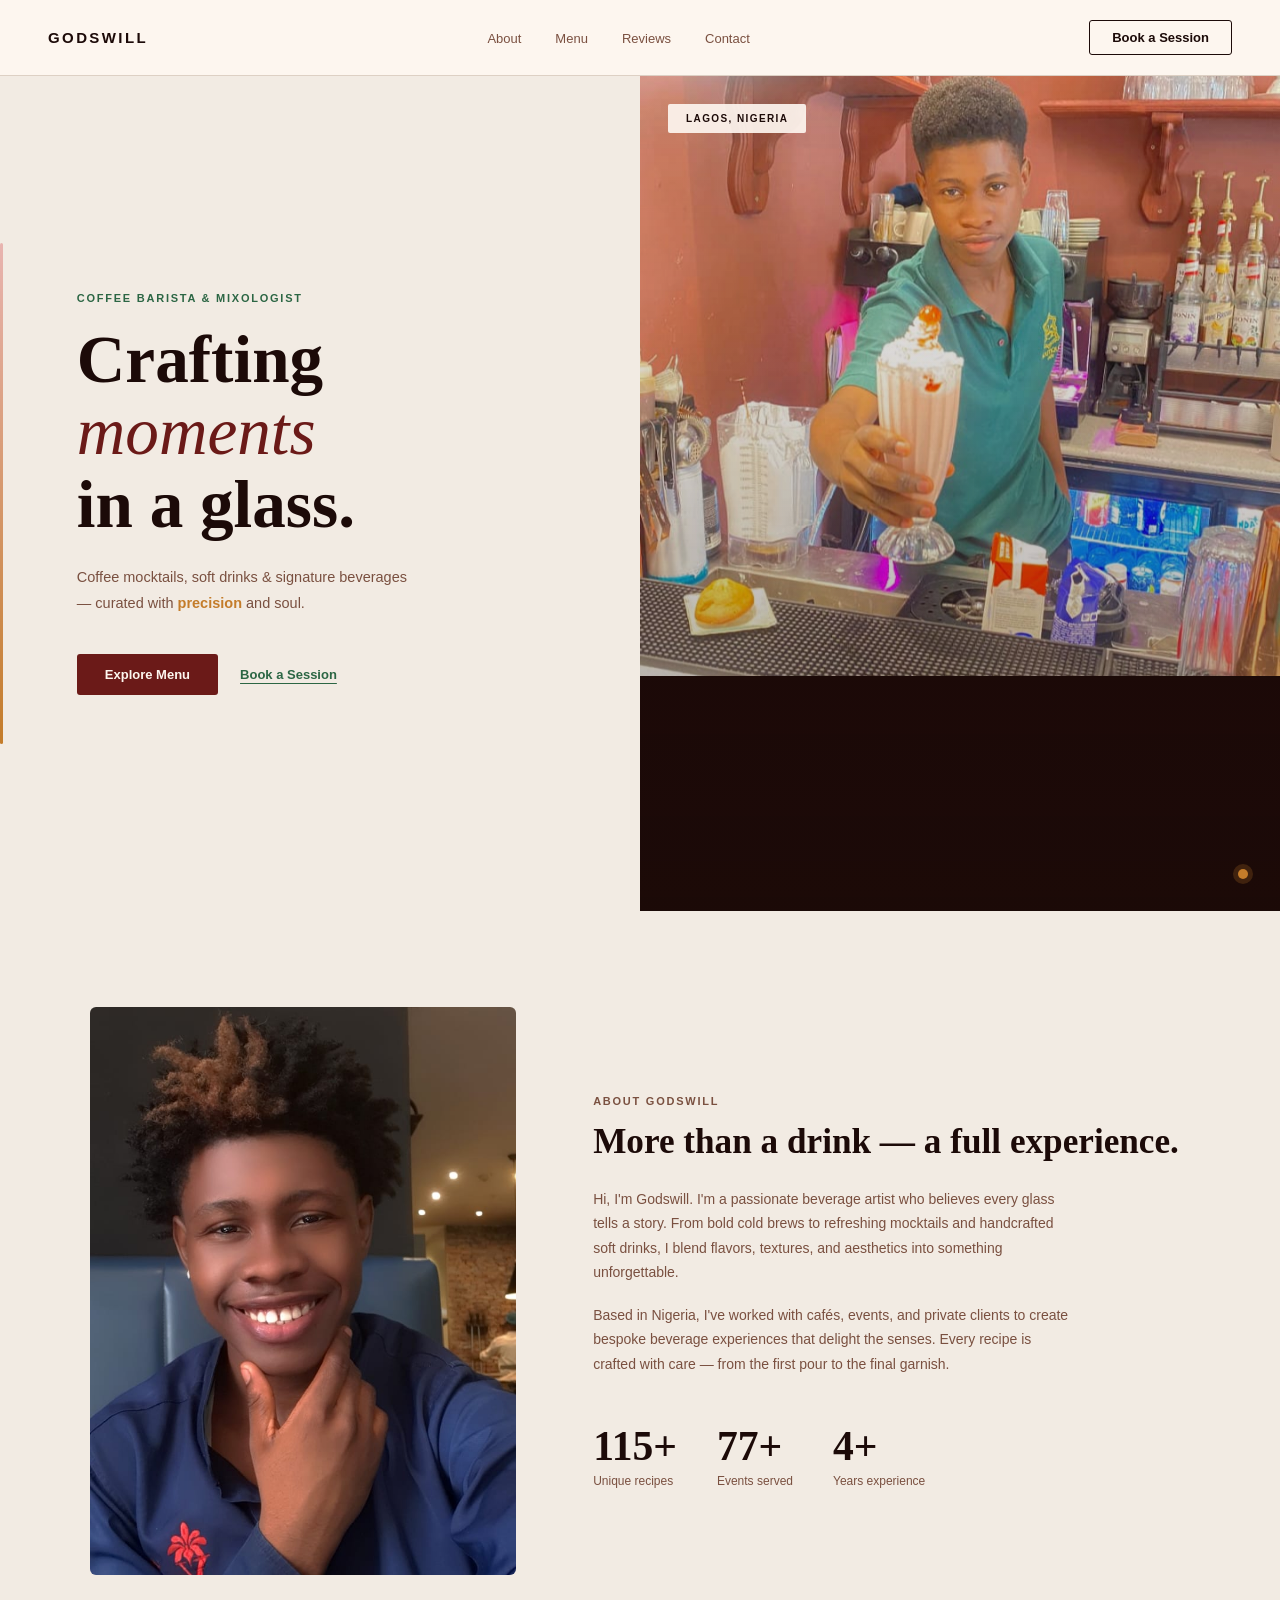
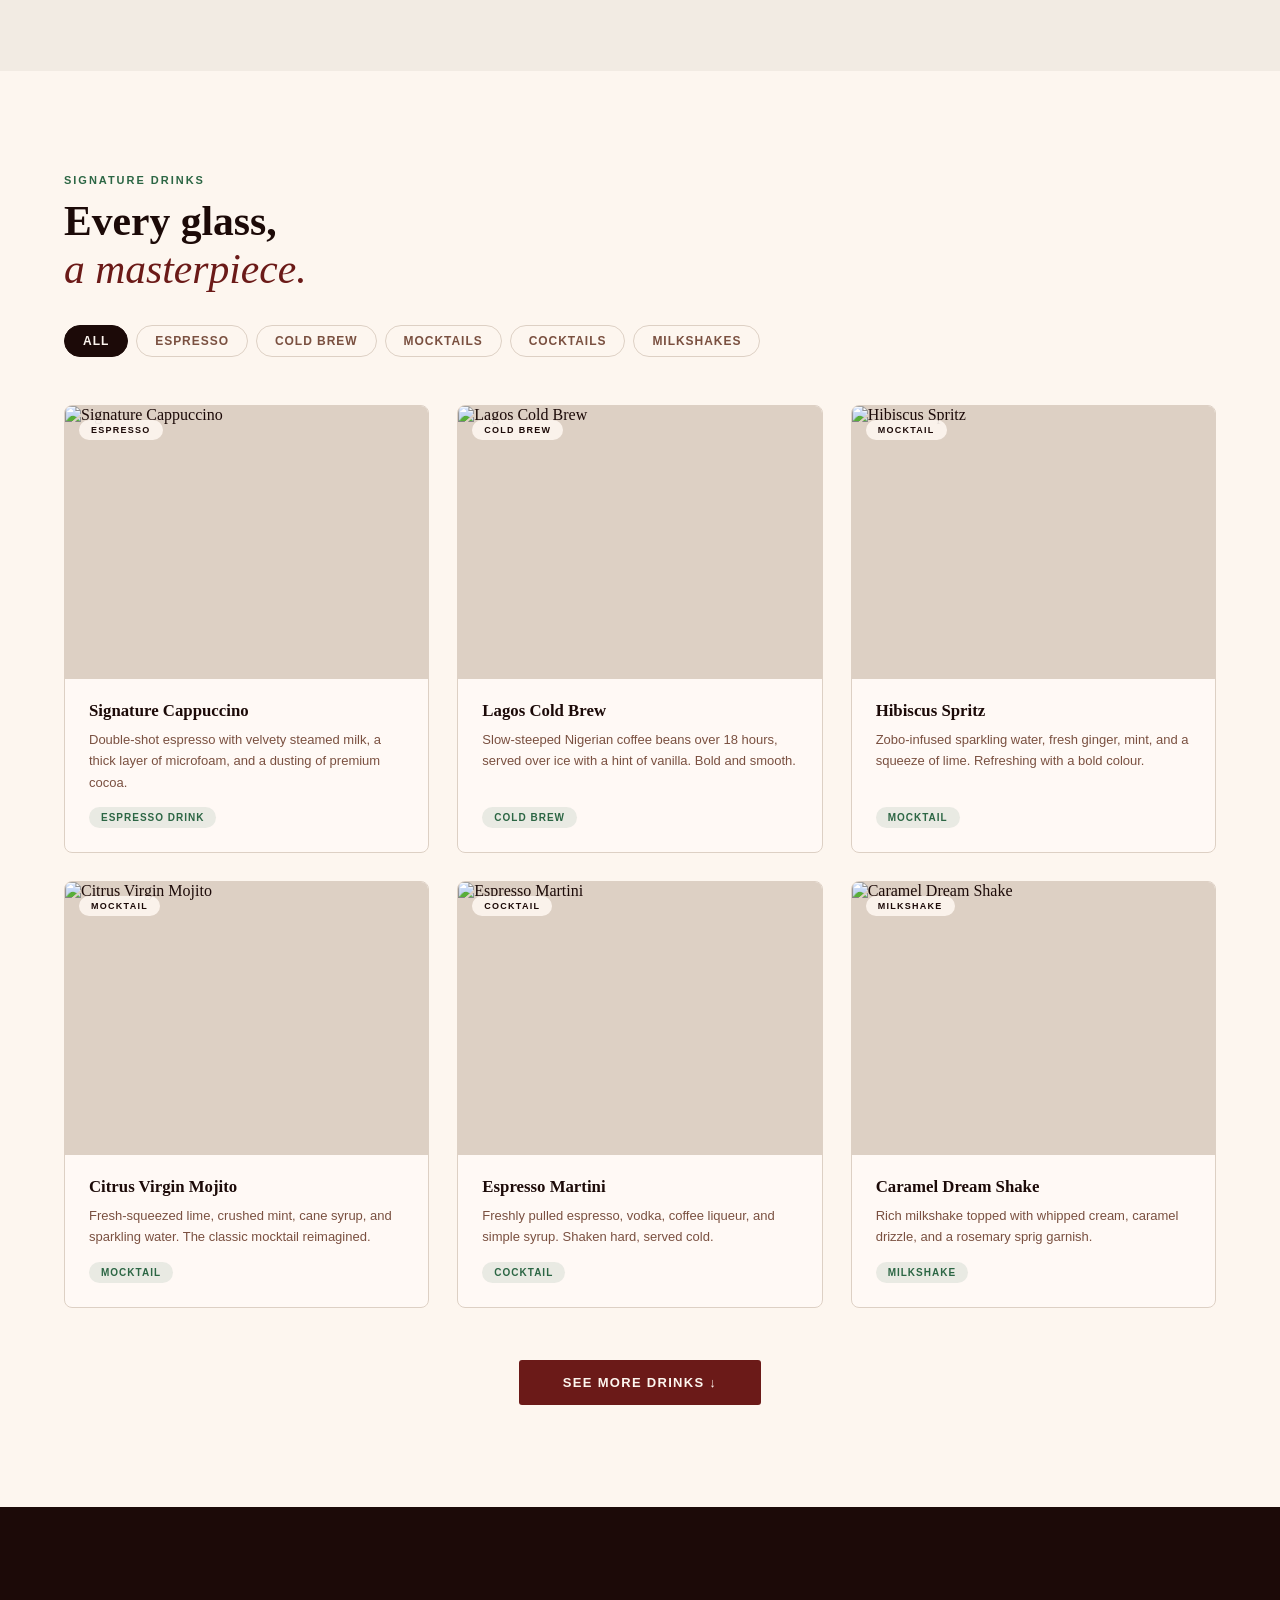
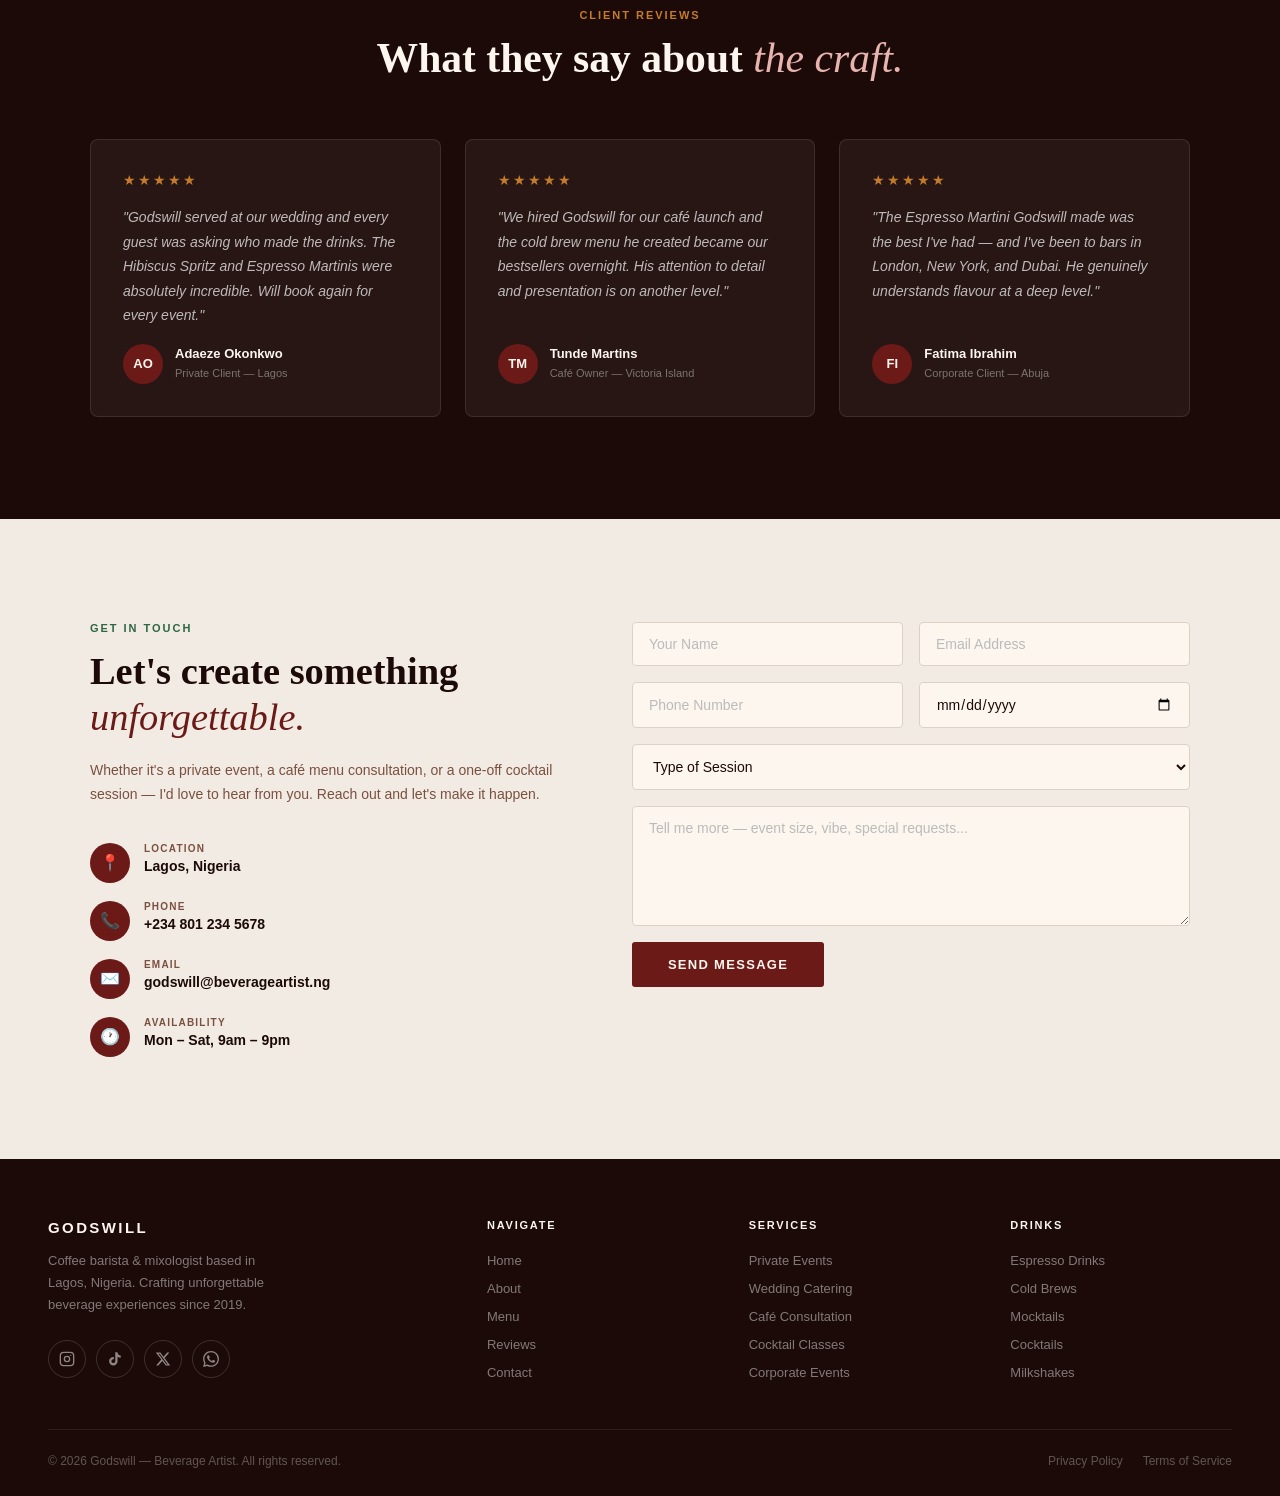
==== godswill porfolio/index.html @ 600cb0cb "Add files via upload" ====
<!DOCTYPE html>
<html lang="en">
<head>
    <meta charset="UTF-8">
    <meta name="viewport" content="width=device-width, initial-scale=1.0">
    <title>Godswill — Coffee Barista & Mixologist</title>

    <style>
        :root {
            --bg:        #f2ebe3;
            --dark:      #1c0a08;
            --burgundy:  #6b1a18;
            --rust:      #a83820;
            --gold:      #c47c2a;
            --green:     #2c6644;
            --pink:      #e8b4b0;
            --muted:     #7a5040;
            --border:    #ddd0c4;
            --cream:     #fdf6ef;
            --card-bg:   #fff9f5;
        }

        *, *::before, *::after { margin: 0; padding: 0; box-sizing: border-box; }
       html {
    scroll-behavior: smooth;
    scroll-padding-top: 80px;
}

        body {
            font-family: Georgia, 'Times New Roman', serif;
            background: var(--bg);
            color: var(--dark);
        }

        /* ══ HEADER ══ */
        header {
            display: flex;
            align-items: center;
            justify-content: space-between;
            padding: 20px 48px;
            background: var(--cream);
            border-bottom: 1px solid var(--border);
            position: sticky;
            top: 0;
            z-index: 100;
            opacity: 0;
            animation: fadeDown 0.6s ease forwards;
        }

        .logo {
            font-family: Arial, Helvetica, sans-serif;
            font-size: 15px;
            font-weight: 700;
            letter-spacing: 0.16em;
            color: var(--dark);
            text-decoration: none;
        }

        nav ul { display: flex; list-style: none; gap: 34px; }

        nav a {
            font-family: Arial, Helvetica, sans-serif;
            font-size: 13px;
            color: var(--muted);
            text-decoration: none;
            position: relative;
            transition: color 0.25s;
        }

        nav a::after {
            content: '';
            position: absolute;
            left: 0; bottom: -4px;
            width: 0%; height: 1.5px;
            background: var(--gold);
            transition: width 0.3s;
        }

        nav a:hover { color: var(--dark); }
        nav a:hover::after { width: 100%; }

        .header-actions { display: flex; align-items: center; gap: 12px; }

        .btn-outline {
            font-family: Arial, Helvetica, sans-serif;
            font-size: 13px; font-weight: 600;
            color: var(--dark); background: transparent;
            border: 1.5px solid var(--dark);
            padding: 9px 22px; border-radius: 3px;
            cursor: pointer;
            transition: background 0.25s, color 0.25s, transform 0.15s;
        }
        .btn-outline:hover { background: var(--dark); color: var(--cream); transform: translateY(-2px); }

        .hamburger {
            display: none; flex-direction: column; gap: 5px;
            background: none; border: none; cursor: pointer; padding: 4px;
        }
        .hamburger span {
            display: block; width: 22px; height: 2px;
            background: var(--dark);
            transition: transform 0.3s, opacity 0.3s;
        }
        .hamburger.open span:nth-child(1) { transform: translateY(7px) rotate(45deg); }
        .hamburger.open span:nth-child(2) { opacity: 0; }
        .hamburger.open span:nth-child(3) { transform: translateY(-7px) rotate(-45deg); }

        .mobile-nav {
            display: none; flex-direction: column;
            background: var(--cream);
            border-bottom: 1px solid var(--border);
            padding: 10px 0 18px;
            position: sticky;
            top: 65px;
            z-index: 99;
        }
        .mobile-nav.open { display: flex; }
        .mobile-nav a {
            font-family: Arial, Helvetica, sans-serif;
            font-size: 13px; color: var(--muted);
            text-decoration: none; padding: 12px 48px;
            transition: color 0.2s;
        }
        .mobile-nav a:hover { color: var(--dark); }

        /* ══ HERO ══ */
        .hero {
            display: grid;
            grid-template-columns: 1fr 1fr;
            min-height: calc(100vh - 65px);
        }

        .hero-left {
            position: relative;
            display: flex; flex-direction: column;
            justify-content: center;
            padding: 60px clamp(2rem, 6vw, 5rem);
            background: var(--bg);
        }

        .hero-left::before {
            content: '';
            position: absolute; left: 0; top: 20%; height: 60%; width: 3px;
            background: linear-gradient(to bottom, var(--pink), var(--gold));
            border-radius: 2px; opacity: 0;
            animation: fadeIn 0.8s ease forwards 1.2s;
        }

        .eyebrow {
            font-family: Arial, Helvetica, sans-serif;
            font-size: 11px; font-weight: 600;
            letter-spacing: 0.16em; text-transform: uppercase;
            color: var(--green); margin-bottom: 20px;
            opacity: 0;
            animation: riseIn 0.7s ease forwards 0.2s;
        }

        .hero-title {
            font-size: clamp(2.6rem, 5.5vw, 4.2rem);
            font-weight: 700; line-height: 1.08;
            color: var(--dark); margin-bottom: 24px;
        }

        .hero-title .line {
            display: block; opacity: 0;
            animation: riseIn 0.7s ease forwards;
        }
        .hero-title .line:nth-child(1) { animation-delay: 0.35s; }
        .hero-title .line:nth-child(2) { animation-delay: 0.5s; font-style: italic; font-weight: 400; color: var(--burgundy); }
        .hero-title .line:nth-child(3) { animation-delay: 0.65s; }

        .hero-desc {
            font-family: Arial, Helvetica, sans-serif;
            font-size: 14.5px; color: var(--muted);
            line-height: 1.75; max-width: 340px; margin-bottom: 38px;
            opacity: 0;
            animation: riseIn 0.7s ease forwards 0.8s;
        }
        .hero-desc strong { color: var(--gold); font-weight: 600; }

        .hero-buttons {
            display: flex; align-items: center; gap: 22px;
            opacity: 0;
            animation: riseIn 0.7s ease forwards 0.95s;
        }

        .btn-solid {
            font-family: Arial, Helvetica, sans-serif;
            font-size: 13px; font-weight: 700;
            color: var(--cream); background: var(--burgundy);
            border: none; padding: 13px 28px; border-radius: 3px;
            cursor: pointer;
            transition: background 0.25s, transform 0.2s, box-shadow 0.25s;
        }
        .btn-solid:hover { background: var(--rust); transform: translateY(-3px); box-shadow: 0 10px 24px rgba(107,26,24,0.35); }

        .btn-link {
            font-family: Arial, Helvetica, sans-serif;
            font-size: 13px; font-weight: 600;
            color: var(--green); background: none; border: none;
            text-decoration: underline; text-underline-offset: 4px;
            cursor: pointer; transition: color 0.2s;
        }
        .btn-link:hover { color: var(--dark); }

        .hero-right {
            position: relative;
            background: var(--dark); overflow: hidden;
            opacity: 0;
            animation: fadeIn 1s ease forwards 0.3s;
        }

        .hero-img {
            width: 100%; height: 600px;
            object-fit: cover; display: block;
            transform: scale(1.08);
            animation: imgSettle 1.6s ease forwards 0.3s;
        }

        .hero-right::after {
            content: ''; position: absolute; inset: 0;
            background: linear-gradient(to bottom, rgba(28,10,8,0.04) 0%, rgba(28,10,8,0.4) 100%);
            pointer-events: none; z-index: 1;
        }

        .location-tag {
            position: absolute; top: 28px; left: 28px; z-index: 2;
            background: rgba(253,246,239,0.92);
            font-family: Arial, Helvetica, sans-serif;
            font-size: 10px; font-weight: 700;
            letter-spacing: 0.14em; color: var(--dark);
            padding: 9px 18px; border-radius: 2px;
            opacity: 1;
        }

        .accent-dot {
            position: absolute; bottom: 32px; right: 32px; z-index: 2;
            width: 10px; height: 10px; border-radius: 50%;
            background: var(--gold);
            box-shadow: 0 0 0 5px rgba(196,124,42,0.22);
            opacity: 0;
            animation: fadeIn 0.5s ease forwards 1.4s;
        }

        /* ══ ABOUT ══ */
        .about {
            background: var(--bg);
            padding: clamp(4rem, 8vw, 6rem) clamp(2rem, 6vw, 5rem);
        }

        .about__inner {
            max-width: 1100px; margin: 0 auto;
            display: grid; grid-template-columns: 1fr 1.4fr;
            gap: clamp(2.5rem, 6vw, 6rem);
            align-items: center;
        }

        .about__image-wrap {
            border-radius: 6px; overflow: hidden;
            aspect-ratio: 3 / 4; background: var(--border);
            opacity: 0; transform: translateX(-30px);
            transition: opacity 0.8s ease, transform 0.8s ease;
        }
        .about__image-wrap.visible { opacity: 1; transform: translateX(0); }

        .about__image { width: 100%; height: 100%; object-fit: cover; display: block; transition: transform 0.5s ease; }
        .about__image-wrap:hover .about__image { transform: scale(1.04); }

        .about__content {
            display: flex; flex-direction: column;
            opacity: 0; transform: translateX(30px);
            transition: opacity 0.8s ease 0.2s, transform 0.8s ease 0.2s;
        }
        .about__content.visible { opacity: 1; transform: translateX(0); }

        .about__eyebrow {
            font-family: Arial, Helvetica, sans-serif;
            font-size: 11px; font-weight: 600;
            letter-spacing: 0.16em; text-transform: uppercase;
            color: var(--muted); margin-bottom: 14px;
        }

        .about__heading {
            font-family: Georgia, serif;
            font-size: clamp(1.6rem, 3.5vw, 2.2rem);
            font-weight: 700; line-height: 1.2;
            color: var(--dark); margin-bottom: 24px;
        }

        .about__body {
            font-family: Arial, Helvetica, sans-serif;
            font-size: 14px; color: var(--muted);
            line-height: 1.75; margin-bottom: 18px; max-width: 480px;
        }

        .about__stats { display: flex; gap: 40px; margin-top: 32px; flex-wrap: wrap; }
        .about__stat { display: flex; flex-direction: column; }

        .about__stat-number, .about__stat-suffix {
            font-family: Georgia, serif;
            font-size: clamp(2rem, 4vw, 2.6rem);
            font-weight: 700; color: var(--dark); line-height: 1; display: inline;
        }

        .about__stat-label {
            font-family: Arial, Helvetica, sans-serif;
            font-size: 12px; color: var(--muted); margin-top: 6px;
        }

        /* ══ MENU ══ */
        .menu { padding: clamp(4rem, 8vw, 7rem) clamp(1.5rem, 5vw, 5rem); background: var(--cream); }
        .menu__inner { max-width: 1200px; margin: 0 auto; }
.menu__header {
    opacity: 0;
    transform: scale(.9);
    transition: opacity .7s ease, transform .7s ease;
}

.menu__header.visible {
    opacity: 1;
    transform: scale(1);
}
        .menu__eyebrow {
            font-family: Arial, Helvetica, sans-serif;
            font-size: 11px; font-weight: 600;
            letter-spacing: 0.18em; text-transform: uppercase;
            color: var(--green); margin-bottom: 12px; display: block;
        }

        .menu__heading { font-size: clamp(1.8rem, 4vw, 2.6rem); font-weight: 700; line-height: 1.15; color: var(--dark); }
        .menu__heading em { font-style: italic; font-weight: 400; color: var(--burgundy); }

        .menu__tabs {
             display: flex; 
             gap: 8px; 
             flex-wrap: wrap;
            margin: 32px 0 48px;}

        .menu__tab {
            font-family: Arial, Helvetica, sans-serif;
            font-size: 12px; font-weight: 600;
            letter-spacing: 0.08em; text-transform: uppercase;
            color: var(--muted); background: transparent;
            border: 1px solid var(--border);
            padding: 8px 18px; border-radius: 100px;
            cursor: pointer;
            transition: background 0.2s, color 0.2s, border-color 0.2s;
        }
        .menu__tab:hover { border-color: var(--dark); color: var(--dark); }
        .menu__tab.active { background: var(--dark); color: var(--cream); border-color: var(--dark); }

        .menu__grid { display: grid; grid-template-columns: repeat(3, 1fr); gap: 28px; }

        .menu__card {
            background: var(--card-bg);
            border: 1px solid var(--border); border-radius: 8px;
            overflow: hidden; display: flex; flex-direction: column;
            cursor: pointer;
            opacity: 0; transform: translateY(32px);
            transition: opacity 0.6s ease, transform 0.6s ease, box-shadow 0.3s ease;
        }
        .menu__card.visible { opacity: 1; transform: translateY(0); }
        .menu__card:hover { box-shadow: 0 12px 40px rgba(28,10,8,0.12); transform: translateY(-5px) !important; }
        .menu__card.extra { display: none; }
        .menu__card.extra.show { display: flex; }
        .menu__card.hidden { display: none !important; }

        .menu__card-img-wrap {
            width: 100%; aspect-ratio: 4 / 3;
            background: var(--border); overflow: hidden; position: relative;
        }
        .menu__card-img { width: 100%; height: 100%; object-fit: cover; display: block; transition: transform 0.5s ease; }
        .menu__card:hover .menu__card-img { transform: scale(1.06); }

        .menu__card-badge {
            position: absolute; top: 14px; left: 14px;
            font-family: Arial, Helvetica, sans-serif;
            font-size: 9px; font-weight: 700;
            letter-spacing: 0.14em; text-transform: uppercase;
            padding: 5px 12px; border-radius: 100px;
            background: rgba(253,246,239,0.92); color: var(--dark);
        }

        .menu__card-body { padding: 22px 24px 24px; display: flex; flex-direction: column; flex-grow: 1; }

        .menu__card-name {
            font-family: Georgia, serif;
            font-size: 1.05rem; font-weight: 700;
            color: var(--dark); margin-bottom: 8px;
        }

        .menu__card-desc {
            font-family: Arial, Helvetica, sans-serif;
            font-size: 13px; color: var(--muted);
            line-height: 1.65; flex-grow: 1; margin-bottom: 14px;
        }

        /* drink type tag at bottom — replaces price */
        .menu__card-type {
            font-family: Arial, Helvetica, sans-serif;
            font-size: 10px; font-weight: 600;
            letter-spacing: 0.1em; text-transform: uppercase;
            color: var(--green); background: rgba(44,102,68,0.1);
            padding: 5px 12px; border-radius: 100px;
            align-self: flex-start;
        }

        .menu__see-more-wrap {
            text-align: center; margin-top: 52px;
            opacity: 0; transform: translateY(16px);
            transition: opacity 0.6s ease, transform 0.6s ease;
        }
        .menu__see-more-wrap.visible { opacity: 1; transform: translateY(0); }

        .menu__see-more {
            font-family: Arial, Helvetica, sans-serif;
            font-size: 13px; font-weight: 700;
            letter-spacing: 0.1em; text-transform: uppercase;
            color: var(--cream); background: var(--burgundy);
            border: none; padding: 15px 44px; border-radius: 3px;
            cursor: pointer;
            transition: background 0.25s, transform 0.2s, box-shadow 0.25s;
        }
        .menu__see-more:hover { background: var(--rust); transform: translateY(-3px); box-shadow: 0 10px 28px rgba(107,26,24,0.3); }

        /* ══ TESTIMONIALS ══ */
        .testimonials {
            padding: clamp(4rem, 8vw, 7rem) clamp(1.5rem, 5vw, 5rem);
            background: var(--dark);
        }

        .testimonials__inner { max-width: 1100px; margin: 0 auto; }

        .testimonials__header {
            text-align: center; margin-bottom: 56px;
            opacity: 0; transform: translateY(24px);
            transition: opacity 0.7s ease, transform 0.7s ease;
        }
        .testimonials__header.visible { opacity: 1; transform: translateY(0); }

        .testimonials__eyebrow {
            font-family: Arial, Helvetica, sans-serif;
            font-size: 11px; font-weight: 600;
            letter-spacing: 0.18em; text-transform: uppercase;
            color: var(--gold); display: block; margin-bottom: 14px;
        }

        .testimonials__heading {
            font-size: clamp(1.8rem, 4vw, 2.6rem);
            font-weight: 700; line-height: 1.15; color: var(--cream);
        }
        .testimonials__heading em { font-style: italic; font-weight: 400; color: var(--pink); }

        .testimonials__grid {
            display: grid;
            grid-template-columns: repeat(3, 1fr);
            gap: 24px;
        }

        .testimonial__card {
            background: rgba(255,255,255,0.05);
            border: 1px solid rgba(255,255,255,0.1);
            border-radius: 8px; padding: 32px;
            display: flex; flex-direction: column; gap: 16px;
            opacity: 0; transform: translateY(28px);
            transition: opacity 0.6s ease, transform 0.6s ease;
        }
        .testimonial__card.visible { opacity: 1; transform: translateY(0); }
        .testimonial__card:hover { background: rgba(255,255,255,0.08); }

        .testimonial__stars {
            color: var(--gold);
            font-size: 14px; letter-spacing: 2px;
        }

        .testimonial__text {
            font-family: Arial, Helvetica, sans-serif;
            font-size: 14px; color: rgba(255,255,255,0.7);
            line-height: 1.75; font-style: italic; flex-grow: 1;
        }

        .testimonial__author {
            display: flex; align-items: center; gap: 12px;
        }

        .testimonial__avatar {
            width: 40px; height: 40px; border-radius: 50%;
            background: var(--burgundy);
            display: flex; align-items: center; justify-content: center;
            font-family: Arial, Helvetica, sans-serif;
            font-size: 13px; font-weight: 700; color: var(--cream);
            flex-shrink: 0;
        }

        .testimonial__name {
            font-family: Arial, Helvetica, sans-serif;
            font-size: 13px; font-weight: 700; color: var(--cream);
            display: block; margin-bottom: 2px;
        }

        .testimonial__role {
            font-family: Arial, Helvetica, sans-serif;
            font-size: 11px; color: rgba(255,255,255,0.4);
        }

        /* ══ CONTACT ══ */
        .contact {
            padding: clamp(4rem, 8vw, 7rem) clamp(1.5rem, 5vw, 5rem);
            background: var(--bg);
        }

        .contact__inner {
            max-width: 1100px; margin: 0 auto;
            display: grid; grid-template-columns: 1fr 1.2fr;
            gap: clamp(3rem, 6vw, 6rem);
            align-items: start;
        }

        .contact__info {
            opacity: 0; transform: translateX(-24px);
            transition: opacity 0.7s ease, transform 0.7s ease;
        }
        .contact__info.visible { opacity: 1; transform: translateX(0); }

        .contact__eyebrow {
            font-family: Arial, Helvetica, sans-serif;
            font-size: 11px; font-weight: 600;
            letter-spacing: 0.18em; text-transform: uppercase;
            color: var(--green); display: block; margin-bottom: 14px;
        }

        .contact__heading {
            font-size: clamp(1.8rem, 4vw, 2.4rem);
            font-weight: 700; line-height: 1.2;
            color: var(--dark); margin-bottom: 18px;
        }

        .contact__heading em { font-style: italic; font-weight: 400; color: var(--burgundy); }

        .contact__body {
            font-family: Arial, Helvetica, sans-serif;
            font-size: 14px; color: var(--muted);
            line-height: 1.75; margin-bottom: 36px;
        }

        .contact__details { display: flex; flex-direction: column; gap: 18px; }

        .contact__detail {
            display: flex; align-items: flex-start; gap: 14px;
        }

        .contact__detail-icon {
            width: 40px; height: 40px; border-radius: 50%;
            background: var(--burgundy); color: var(--cream);
            display: flex; align-items: center; justify-content: center;
            font-size: 16px; flex-shrink: 0;
        }

        .contact__detail-label {
            font-family: Arial, Helvetica, sans-serif;
            font-size: 10px; font-weight: 700;
            letter-spacing: 0.12em; text-transform: uppercase;
            color: var(--muted); display: block; margin-bottom: 3px;
        }

        .contact__detail-value {
            font-family: Arial, Helvetica, sans-serif;
            font-size: 14px; font-weight: 600; color: var(--dark);
        }

        /* form */
        .contact__form {
            display: flex; flex-direction: column; gap: 16px;
            opacity: 0; transform: translateX(24px);
            transition: opacity 0.7s ease 0.2s, transform 0.7s ease 0.2s;
        }
        .contact__form.visible { opacity: 1; transform: translateX(0); }

        .form__row { display: grid; grid-template-columns: 1fr 1fr; gap: 16px; }

        .contact__form input,
        .contact__form select,
        .contact__form textarea {
            width: 100%;
            font-family: Arial, Helvetica, sans-serif;
            font-size: 14px; color: var(--dark);
            background: var(--cream);
            border: 1.5px solid var(--border);
            border-radius: 4px; padding: 13px 16px;
            outline: none;
            transition: border-color 0.2s, background 0.2s;
        }
        .contact__form input:focus,
        .contact__form select:focus,
        .contact__form textarea:focus { border-color: var(--gold); background: #fff; }
        .contact__form textarea { resize: vertical; min-height: 120px; }

        .contact__form input::placeholder,
        .contact__form textarea::placeholder { color: #bbb; }

        .btn-submit {
            font-family: Arial, Helvetica, sans-serif;
            font-size: 13px; font-weight: 700;
            letter-spacing: 0.1em; text-transform: uppercase;
            color: var(--cream); background: var(--burgundy);
            border: none; padding: 15px 36px; border-radius: 3px;
            cursor: pointer; align-self: flex-start;
            transition: background 0.25s, transform 0.2s, box-shadow 0.25s;
        }
        .btn-submit:hover { background: var(--rust); transform: translateY(-2px); box-shadow: 0 8px 20px rgba(107,26,24,0.3); }

        /* ══ FOOTER ══ */
        footer {
            background: var(--dark);
            color: rgba(255,255,255,0.5);
            padding: 60px 48px 28px;
        }

        .footer__top {
            max-width: 1200px; margin: 0 auto;
            display: grid; grid-template-columns: 1.8fr 1fr 1fr 1fr;
            gap: 40px;
            padding-bottom: 48px;
            border-bottom: 1px solid rgba(255,255,255,0.08);
        }

        .footer__brand {}

        .footer__logo {
            font-family: Arial, Helvetica, sans-serif;
            font-size: 15px; font-weight: 700;
            letter-spacing: 0.16em; color: var(--cream);
            text-decoration: none; display: block;
            margin-bottom: 14px;
        }

        .footer__tagline {
            font-family: Arial, Helvetica, sans-serif;
            font-size: 13px; color: rgba(255,255,255,0.45);
            line-height: 1.7; max-width: 240px; margin-bottom: 24px;
        }

        .footer__socials {
            display: flex; gap: 10px;
        }

        .footer__social {
            width: 38px; height: 38px; border-radius: 50%;
            border: 1px solid rgba(255,255,255,0.15);
            display: flex; align-items: center; justify-content: center;
            color: rgba(255,255,255,0.5);
            text-decoration: none; font-size: 16px;
            transition: background 0.2s, color 0.2s, border-color 0.2s;
        }
        .footer__social:hover { background: var(--burgundy); border-color: var(--burgundy); color: var(--cream); }

        .footer__col h4 {
            font-family: Arial, Helvetica, sans-serif;
            font-size: 11px; font-weight: 700;
            letter-spacing: 0.16em; text-transform: uppercase;
            color: var(--cream); margin-bottom: 20px;
        }

        .footer__col ul { list-style: none; display: flex; flex-direction: column; gap: 10px; }

        .footer__col ul a {
            font-family: Arial, Helvetica, sans-serif;
            font-size: 13px; color: rgba(255,255,255,0.45);
            text-decoration: none;
            transition: color 0.2s;
        }
        .footer__col ul a:hover { color: var(--gold); }

        .footer__bottom {
            max-width: 1200px; margin: 24px auto 0;
            display: flex; justify-content: space-between;
            align-items: center; flex-wrap: wrap; gap: 12px;
            font-family: Arial, Helvetica, sans-serif;
            font-size: 12px; color: rgba(255,255,255,0.3);
        }

        .footer__terms { display: flex; gap: 20px; }
        .footer__terms a { color: rgba(255,255,255,0.3); text-decoration: none; transition: color 0.2s; }
        .footer__terms a:hover { color: var(--gold); }

        /* ══ KEYFRAMES ══ */
        @keyframes fadeDown { from { opacity:0; transform:translateY(-16px); } to { opacity:1; transform:translateY(0); } }
        @keyframes fadeIn   { from { opacity:0; } to { opacity:1; } }
        @keyframes riseIn   { from { opacity:0; transform:translateY(22px); } to { opacity:1; transform:translateY(0); } }
        @keyframes imgSettle{ from { transform:scale(1.08); } to { transform:scale(1); } }

        /* ══ RESPONSIVE ══ */
        @media (max-width: 1000px) {
            .menu__grid { grid-template-columns: repeat(2, 1fr); }
            .footer__top { grid-template-columns: 1fr 1fr; }
        }

        @media (max-width: 860px) {
            nav, .header-actions .btn-outline { display: none; }
            .hamburger { display: flex; }
            .hero { grid-template-columns: 1fr; }
            .hero-right { min-height: 380px; order: -1; }
            .hero-left { padding: 48px 1.75rem; }
            .about__inner { grid-template-columns: 1fr; }
            .about__image-wrap { aspect-ratio: 4/3; max-width: 420px; transform: translateY(30px); }
            .about__image-wrap.visible { transform: translateY(0); }
            .about__content { transform: translateY(30px); }
            .about__content.visible { transform: translateY(0); }
            .contact__inner { grid-template-columns: 1fr; }
            .testimonials__grid { grid-template-columns: 1fr; }
        }

        @media (max-width: 600px) {
            header { padding: 18px 24px; }
            .mobile-nav a { padding: 12px 24px; }
            .hero-buttons { flex-direction: column; align-items: flex-start; gap: 14px; }
            .btn-solid { width: 100%; text-align: center; }
            .about__stats { gap: 24px; }
            .menu__header { flex-direction: column; align-items: flex-start; }
            .menu__grid { grid-template-columns: 1fr; }
            .form__row { grid-template-columns: 1fr; }
            .footer__top { grid-template-columns: 1fr; }
            .footer__bottom { flex-direction: column; text-align: center; }
            footer { padding: 48px 24px 24px; }
        }
    </style>
<base target="_blank">
</head>
<body>

<!-- ══ HEADER ══ -->
<header>
    <a href="#" class="logo">GODSWILL</a>
    <nav>
        <ul>
            <li><a href="#about">About</a></li>
            <li><a href="#menu">Menu</a></li>
            <li><a href="#testimonials">Reviews</a></li>
            <li><a href="#contact">Contact</a></li>
        </ul>
    </nav>
    <div class="header-actions">
        <button class="btn-outline">Book a Session</button>
        <button class="hamburger" id="hamburger" aria-label="Toggle menu" aria-expanded="false">
            <span></span><span></span><span></span>
        </button>
    </div>
</header>

<nav class="mobile-nav" id="mobileNav">
    <a href="#about">About</a>
    <a href="#menu">Menu</a>
    <a href="#testimonials">Reviews</a>
    <a href="#contact">Contact</a>
    <a href="#">Book a Session</a>
</nav>

<!-- ══ HERO ══ -->
<section class="hero">
    <div class="hero-left">
        <p class="eyebrow">Coffee Barista &amp; Mixologist</p>
        <h1 class="hero-title">
            <span class="line">Crafting</span>
            <span class="line">moments</span>
            <span class="line">in a glass.</span>
        </h1>
        <p class="hero-desc">Coffee mocktails, soft drinks &amp; signature beverages — curated with <strong>precision</strong> and soul.</p>
        <div class="hero-buttons">
            <button class="btn-solid">Explore Menu</button>
            <button class="btn-link">Book a Session</button>
        </div>
    </div>
    <div class="hero-right">
        <span class="location-tag">LAGOS, NIGERIA</span>
        <div class="accent-dot"></div>
        <img class="hero-img" src="godswill__img.jpeg" alt="Godswill — Beverage Artist">
    </div>
</section>

<!-- ══ ABOUT ══ -->
<section class="about" id="about">
    <div class="about__inner">
        <div class="about__image-wrap">
            <img class="about__image" src="godswill__abt-img.jpeg" alt="Godswill — Beverage Artist">
        </div>
        <div class="about__content">
            <p class="about__eyebrow">About Godswill</p>
            <h2 class="about__heading">More than a drink — a full experience.</h2>
            <p class="about__body">Hi, I'm Godswill. I'm a passionate beverage artist who believes every glass tells a story. From bold cold brews to refreshing mocktails and handcrafted soft drinks, I blend flavors, textures, and aesthetics into something unforgettable.</p>
            <p class="about__body">Based in Nigeria, I've worked with cafés, events, and private clients to create bespoke beverage experiences that delight the senses. Every recipe is crafted with care — from the first pour to the final garnish.</p>
            <div class="about__stats">
                <div class="about__stat">
                    <p><span class="about__stat-number" data-target="120">0</span><span class="about__stat-suffix">+</span></p>
                    <small class="about__stat-label">Unique recipes</small>
                </div>
                <div class="about__stat">
                    <p><span class="about__stat-number" data-target="80">0</span><span class="about__stat-suffix">+</span></p>
                    <small class="about__stat-label">Events served</small>
                </div>
                <div class="about__stat">
                    <p><span class="about__stat-number" data-target="5">0</span><span class="about__stat-suffix">+</span></p>
                    <small class="about__stat-label">Years experience</small>
                </div>
            </div>
        </div>
    </div>
</section>

<!-- ══ MENU ══ -->
<section class="menu" id="menu">
    <div class="menu__inner">
        <div class="menu__header">
            <div>
                <span class="menu__eyebrow">Signature Drinks</span>
                <h2 class="menu__heading">Every glass,<br><em>a masterpiece.</em></h2>
            </div>
            <div class="menu__tabs">
                <button class="menu__tab active" data-filter="all">All</button>
                <button class="menu__tab" data-filter="espresso">Espresso</button>
                <button class="menu__tab" data-filter="cold-brew">Cold Brew</button>
                <button class="menu__tab" data-filter="mocktail">Mocktails</button>
                <button class="menu__tab" data-filter="cocktail">Cocktails</button>
                <button class="menu__tab" data-filter="milkshake">Milkshakes</button>
            </div>
        </div>

        <div class="menu__grid">

            <!-- VISIBLE 6 -->
            <div class="menu__card" data-category="espresso">
                <div class="menu__card-img-wrap">
                    <img class="menu__card-img" src="https://kimi-web-img.moonshot.cn/img/www.allrecipes.com/b1e3286e087c34523a01ea4de99bcf49d5836d51.jpg" alt="Signature Cappuccino">
                    <span class="menu__card-badge">Espresso</span>
                </div>
                <div class="menu__card-body">
                    <h3 class="menu__card-name">Signature Cappuccino</h3>
                    <p class="menu__card-desc">Double-shot espresso with velvety steamed milk, a thick layer of microfoam, and a dusting of premium cocoa.</p>
                    <span class="menu__card-type">Espresso Drink</span>
                </div>
            </div>

            <div class="menu__card" data-category="cold-brew">
                <div class="menu__card-img-wrap">
                    <img class="menu__card-img" src="https://kimi-web-img.moonshot.cn/img/lifemadesweeter.com/d6162417d051b16b052ced6f27e8d469f00f404c.jpg" alt="Lagos Cold Brew">
                    <span class="menu__card-badge">Cold Brew</span>
                </div>
                <div class="menu__card-body">
                    <h3 class="menu__card-name">Lagos Cold Brew</h3>
                    <p class="menu__card-desc">Slow-steeped Nigerian coffee beans over 18 hours, served over ice with a hint of vanilla. Bold and smooth.</p>
                    <span class="menu__card-type">Cold Brew</span>
                </div>
            </div>

            <div class="menu__card" data-category="mocktail">
                <div class="menu__card-img-wrap">
                    <img class="menu__card-img" src="https://kimi-web-img.moonshot.cn/img/www.pineappleandcoconut.com/6a610efe5f026dc9e043574f1e818a442816005f.jpg" alt="Hibiscus Spritz">
                    <span class="menu__card-badge">Mocktail</span>
                </div>
                <div class="menu__card-body">
                    <h3 class="menu__card-name">Hibiscus Spritz</h3>
                    <p class="menu__card-desc">Zobo-infused sparkling water, fresh ginger, mint, and a squeeze of lime. Refreshing with a bold colour.</p>
                    <span class="menu__card-type">Mocktail</span>
                </div>
            </div>

            <div class="menu__card" data-category="mocktail">
                <div class="menu__card-img-wrap">
                    <img class="menu__card-img" src="https://kimi-web-img.moonshot.cn/img/cleobuttera.com/e0a98fb67e39d43c686e947b7edeb55cf4a8fd62.jpg" alt="Citrus Virgin Mojito">
                    <span class="menu__card-badge">Mocktail</span>
                </div>
                <div class="menu__card-body">
                    <h3 class="menu__card-name">Citrus Virgin Mojito</h3>
                    <p class="menu__card-desc">Fresh-squeezed lime, crushed mint, cane syrup, and sparkling water. The classic mocktail reimagined.</p>
                    <span class="menu__card-type">Mocktail</span>
                </div>
            </div>

            <div class="menu__card" data-category="cocktail">
                <div class="menu__card-img-wrap">
                    <img class="menu__card-img" src="https://kimi-web-img.moonshot.cn/img/images.immediate.co.uk/da394109b8aab84d9883057a2c596c0cb8397058.jpg" alt="Espresso Martini">
                    <span class="menu__card-badge">Cocktail</span>
                </div>
                <div class="menu__card-body">
                    <h3 class="menu__card-name">Espresso Martini</h3>
                    <p class="menu__card-desc">Freshly pulled espresso, vodka, coffee liqueur, and simple syrup. Shaken hard, served cold.</p>
                    <span class="menu__card-type">Cocktail</span>
                </div>
            </div>

            <div class="menu__card" data-category="milkshake">
                <div class="menu__card-img-wrap">
                    <img class="menu__card-img" src="https://kimi-web-img.moonshot.cn/img/bromabakery.com/7079199b1f87a90905cdf508fde7dc223ce16198.jpg" alt="Caramel Dream Shake">
                    <span class="menu__card-badge">Milkshake</span>
                </div>
                <div class="menu__card-body">
                    <h3 class="menu__card-name">Caramel Dream Shake</h3>
                    <p class="menu__card-desc">Rich milkshake topped with whipped cream, caramel drizzle, and a rosemary sprig garnish.</p>
                    <span class="menu__card-type">Milkshake</span>
                </div>
            </div>

            <!-- EXTRA 12 -->
            <div class="menu__card extra" data-category="espresso">
                <div class="menu__card-img-wrap">
                    <img class="menu__card-img" src="https://kimi-web-img.moonshot.cn/img/athome.starbucks.com/d8d94a4f574e68a003c57104c2156f1141f4320c.jpg" alt="Flat White">
                    <span class="menu__card-badge">Espresso</span>
                </div>
                <div class="menu__card-body">
                    <h3 class="menu__card-name">Flat White</h3>
                    <p class="menu__card-desc">A ristretto-based espresso with silky steamed milk. Strong coffee flavour with a smooth, creamy texture.</p>
                    <span class="menu__card-type">Espresso Drink</span>
                </div>
            </div>

            <div class="menu__card extra" data-category="espresso">
                <div class="menu__card-img-wrap">
                    <img class="menu__card-img" src="https://kimi-web-img.moonshot.cn/img/www.allrecipes.com/638a3e922ad70cc4600bd4cc3a896bd78ed34d11.jpg" alt="Caramel Latte">
                    <span class="menu__card-badge">Espresso</span>
                </div>
                <div class="menu__card-body">
                    <h3 class="menu__card-name">Caramel Latte</h3>
                    <p class="menu__card-desc">House espresso, steamed whole milk, and a generous swirl of house-made caramel sauce.</p>
                    <span class="menu__card-type">Espresso Drink</span>
                </div>
            </div>

            <div class="menu__card extra" data-category="cold-brew">
                <div class="menu__card-img-wrap">
                    <img class="menu__card-img" src="https://kimi-web-img.moonshot.cn/img/foxeslovelemons.com/b423ae5d747757f966047dbac679f7750af4858e.jpg" alt="Salted Cream Cold Brew">
                    <span class="menu__card-badge">Cold Brew</span>
                </div>
                <div class="menu__card-body">
                    <h3 class="menu__card-name">Salted Cream Cold Brew</h3>
                    <p class="menu__card-desc">Cold brew concentrate topped with a cloud of salted sweet cream. A perfect balance of bitter and sweet.</p>
                    <span class="menu__card-type">Cold Brew</span>
                </div>
            </div>

            <div class="menu__card extra" data-category="cold-brew">
                <div class="menu__card-img-wrap">
                    <img class="menu__card-img" src="https://kimi-web-img.moonshot.cn/img/thefirstmess.com/058dfcd5735bceca82ad886ad1d0009d9bafde82.jpg" alt="Coconut Cold Brew">
                    <span class="menu__card-badge">Cold Brew</span>
                </div>
                <div class="menu__card-body">
                    <h3 class="menu__card-name">Coconut Cold Brew</h3>
                    <p class="menu__card-desc">Nigerian cold brew over ice with coconut milk and a drizzle of honey. Tropical, smooth, and satisfying.</p>
                    <span class="menu__card-type">Cold Brew</span>
                </div>
            </div>

            <div class="menu__card extra" data-category="mocktail">
                <div class="menu__card-img-wrap">
                    <img class="menu__card-img" src="https://kimi-web-img.moonshot.cn/img/images.squarespace-cdn.com/135c96d9a638c4979e45ed46a8ee0edb9d3081fe.jpg" alt="Cucumber Mint Cooler">
                    <span class="menu__card-badge">Mocktail</span>
                </div>
                <div class="menu__card-body">
                    <h3 class="menu__card-name">Cucumber Mint Cooler</h3>
                    <p class="menu__card-desc">Sliced cucumber, fresh mint, elderflower cordial, and sparkling water over crushed ice.</p>
                    <span class="menu__card-type">Mocktail</span>
                </div>
            </div>

            <div class="menu__card extra" data-category="mocktail">
                <div class="menu__card-img-wrap">
                    <img class="menu__card-img" src="https://kimi-web-img.moonshot.cn/img/static.wixstatic.com/ea3a39aadfaf0a10787404a217984556fe1517ed.jpeg" alt="Passion Sunset">
                    <span class="menu__card-badge">Mocktail</span>
                </div>
                <div class="menu__card-body">
                    <h3 class="menu__card-name">Passion Sunset</h3>
                    <p class="menu__card-desc">Passion fruit puree layered with orange juice and grenadine for a stunning sunset gradient effect.</p>
                    <span class="menu__card-type">Mocktail</span>
                </div>
            </div>

            <div class="menu__card extra" data-category="cocktail">
                <div class="menu__card-img-wrap">
                    <img class="menu__card-img" src="https://kimi-web-img.moonshot.cn/img/www.liquor.com/17973148220a34ad314be58c0f140f069f04bc05.jpg" alt="Old Fashioned">
                    <span class="menu__card-badge">Cocktail</span>
                </div>
                <div class="menu__card-body">
                    <h3 class="menu__card-name">Old Fashioned</h3>
                    <p class="menu__card-desc">Bourbon, Angostura bitters, sugar cube, and an orange peel twist. The timeless classic, done right.</p>
                    <span class="menu__card-type">Whiskey Cocktail</span>
                </div>
            </div>

            <div class="menu__card extra" data-category="cocktail">
                <div class="menu__card-img-wrap">
                    <img class="menu__card-img" src="https://kimi-web-img.moonshot.cn/img/www.liquor.com/ac16c0443aaae6c8a32647ab31b585bd03bc31e0.jpg" alt="Aperol Spritz">
                    <span class="menu__card-badge">Cocktail</span>
                </div>
                <div class="menu__card-body">
                    <h3 class="menu__card-name">Aperol Spritz</h3>
                    <p class="menu__card-desc">Aperol, prosecco, a splash of soda, and a slice of orange. Light, bitter, and effortlessly Italian.</p>
                    <span class="menu__card-type">Sparkling Cocktail</span>
                </div>
            </div>

            <div class="menu__card extra" data-category="cocktail">
                <div class="menu__card-img-wrap">
                    <img class="menu__card-img" src="https://kimi-web-img.moonshot.cn/img/cdn.apartmenttherapy.info/4a866318a9881f75efe2083beff1731771a756d9" alt="Whiskey Sour">
                    <span class="menu__card-badge">Cocktail</span>
                </div>
                <div class="menu__card-body">
                    <h3 class="menu__card-name">Whiskey Sour</h3>
                    <p class="menu__card-desc">Bourbon, fresh lemon juice, simple syrup, and egg white for a silky foam top. A bold, balanced classic.</p>
                    <span class="menu__card-type">Whiskey Cocktail</span>
                </div>
            </div>

            <div class="menu__card extra" data-category="milkshake">
                <div class="menu__card-img-wrap">
                    <img class="menu__card-img" src="https://kimi-web-img.moonshot.cn/img/www.cookingclassy.com/e32272e75352dcd62d949a38f6f40bbc26b535ce.jpg" alt="Strawberry Cloud">
                    <span class="menu__card-badge">Milkshake</span>
                </div>
                <div class="menu__card-body">
                    <h3 class="menu__card-name">Strawberry Cloud</h3>
                    <p class="menu__card-desc">Fresh strawberries blended with vanilla ice cream, topped with a swirl of whipped cream.</p>
                    <span class="menu__card-type">Milkshake</span>
                </div>
            </div>

            <div class="menu__card extra" data-category="milkshake">
                <div class="menu__card-img-wrap">
                    <img class="menu__card-img" src="https://kimi-web-img.moonshot.cn/img/www.thespruceeats.com/09c47dd7c9f78f3fe51e759e7c1038f42ae5e9fe.jpg" alt="Oreo Crunch Shake">
                    <span class="menu__card-badge">Milkshake</span>
                </div>
                <div class="menu__card-body">
                    <h3 class="menu__card-name">Oreo Crunch Shake</h3>
                    <p class="menu__card-desc">Crushed Oreos blended with vanilla ice cream, drizzled with dark chocolate and cookie crumbles.</p>
                    <span class="menu__card-type">Milkshake</span>
                </div>
            </div>

            <div class="menu__card extra" data-category="milkshake">
                <div class="menu__card-img-wrap">
                    <img class="menu__card-img" src="https://kimi-web-img.moonshot.cn/img/cdn.shopify.com/5fda757bc6780af58cd7fbbf8d1aeaeb5a2e764f.jpg" alt="Matcha Shake">
                    <span class="menu__card-badge">Milkshake</span>
                </div>
                <div class="menu__card-body">
                    <h3 class="menu__card-name">Matcha Dream Shake</h3>
                    <p class="menu__card-desc">Premium ceremonial matcha blended with vanilla ice cream and oat milk. Earthy, creamy, and beautiful.</p>
                    <span class="menu__card-type">Milkshake</span>
                </div>
            </div>

        </div>

        <div class="menu__see-more-wrap">
            <button class="menu__see-more" id="seeMoreBtn">See More Drinks &#8595;</button>
        </div>
    </div>
</section>

<!-- ══ TESTIMONIALS ══ -->
<section class="testimonials" id="testimonials">
    <div class="testimonials__inner">
        <div class="testimonials__header">
            <span class="testimonials__eyebrow">Client Reviews</span>
            <h2 class="testimonials__heading">What they say about <em>the craft.</em></h2>
        </div>

        <div class="testimonials__grid">
            <div class="testimonial__card">
                <div class="testimonial__stars">★★★★★</div>
                <p class="testimonial__text">"Godswill served at our wedding and every guest was asking who made the drinks. The Hibiscus Spritz and Espresso Martinis were absolutely incredible. Will book again for every event."</p>
                <div class="testimonial__author">
                    <div class="testimonial__avatar">AO</div>
                    <div>
                        <span class="testimonial__name">Adaeze Okonkwo</span>
                        <span class="testimonial__role">Private Client — Lagos</span>
                    </div>
                </div>
            </div>

            <div class="testimonial__card">
                <div class="testimonial__stars">★★★★★</div>
                <p class="testimonial__text">"We hired Godswill for our café launch and the cold brew menu he created became our bestsellers overnight. His attention to detail and presentation is on another level."</p>
                <div class="testimonial__author">
                    <div class="testimonial__avatar">TM</div>
                    <div>
                        <span class="testimonial__name">Tunde Martins</span>
                        <span class="testimonial__role">Café Owner — Victoria Island</span>
                    </div>
                </div>
            </div>

            <div class="testimonial__card">
                <div class="testimonial__stars">★★★★★</div>
                <p class="testimonial__text">"The Espresso Martini Godswill made was the best I've had — and I've been to bars in London, New York, and Dubai. He genuinely understands flavour at a deep level."</p>
                <div class="testimonial__author">
                    <div class="testimonial__avatar">FI</div>
                    <div>
                        <span class="testimonial__name">Fatima Ibrahim</span>
                        <span class="testimonial__role">Corporate Client — Abuja</span>
                    </div>
                </div>
            </div>
        </div>
    </div>
</section>

<!-- ══ CONTACT ══ -->
<section class="contact" id="contact">
    <div class="contact__inner">
        <div class="contact__info">
            <span class="contact__eyebrow">Get in Touch</span>
            <h2 class="contact__heading">Let's create something <em>unforgettable.</em></h2>
            <p class="contact__body">Whether it's a private event, a café menu consultation, or a one-off cocktail session — I'd love to hear from you. Reach out and let's make it happen.</p>

            <div class="contact__details">
                <div class="contact__detail">
                    <div class="contact__detail-icon">📍</div>
                    <div>
                        <span class="contact__detail-label">Location</span>
                        <span class="contact__detail-value">Lagos, Nigeria</span>
                    </div>
                </div>
                <div class="contact__detail">
                    <div class="contact__detail-icon">📞</div>
                    <div>
                        <span class="contact__detail-label">Phone</span>
                        <span class="contact__detail-value">+234 801 234 5678</span>
                    </div>
                </div>
                <div class="contact__detail">
                    <div class="contact__detail-icon">✉️</div>
                    <div>
                        <span class="contact__detail-label">Email</span>
                        <span class="contact__detail-value">godswill@beverageartist.ng</span>
                    </div>
                </div>
                <div class="contact__detail">
                    <div class="contact__detail-icon">🕐</div>
                    <div>
                        <span class="contact__detail-label">Availability</span>
                        <span class="contact__detail-value">Mon – Sat, 9am – 9pm</span>
                    </div>
                </div>
            </div>
        </div>

        <form class="contact__form" onsubmit="handleFormSubmit(event)">
            <div class="form__row">
                <input type="text" placeholder="Your Name" required>
                <input type="email" placeholder="Email Address" required>
            </div>
            <div class="form__row">
                <input type="tel" placeholder="Phone Number">
                <input type="date">
            </div>
            <select>
                <option value="" disabled selected>Type of Session</option>
                <option>Private Event / Party</option>
                <option>Wedding Catering</option>
                <option>Corporate Event</option>
                <option>Café Menu Consultation</option>
                <option>Cocktail Masterclass</option>
                <option>General Inquiry</option>
            </select>
            <textarea placeholder="Tell me more — event size, vibe, special requests..."></textarea>
            <button type="submit" class="btn-submit" id="submitBtn">Send Message</button>
        </form>
    </div>
</section>

<!-- ══ FOOTER ══ -->
<footer>
    <div class="footer__top">
        <div class="footer__brand">
            <a href="#" class="footer__logo">GODSWILL</a>
            <p class="footer__tagline">Coffee barista & mixologist based in Lagos, Nigeria. Crafting unforgettable beverage experiences since 2019.</p>
            <div class="footer__socials">
                <!-- Instagram -->
                <a href="#" class="footer__social" aria-label="Instagram">
                    <svg width="16" height="16" viewBox="0 0 24 24" fill="none" stroke="currentColor" stroke-width="2" stroke-linecap="round" stroke-linejoin="round">
                        <rect x="2" y="2" width="20" height="20" rx="5" ry="5"></rect>
                        <circle cx="12" cy="12" r="4"></circle>
                        <circle cx="17.5" cy="6.5" r="1" fill="currentColor" stroke="none"></circle>
                    </svg>
                </a>
                <!-- TikTok -->
                <a href="#" class="footer__social" aria-label="TikTok">
                    <svg width="16" height="16" viewBox="0 0 24 24" fill="currentColor">
                        <path d="M19.59 6.69a4.83 4.83 0 0 1-3.77-4.25V2h-3.45v13.67a2.89 2.89 0 0 1-2.88 2.5 2.89 2.89 0 0 1-2.89-2.89 2.89 2.89 0 0 1 2.89-2.89c.28 0 .54.04.79.1V9.01a6.27 6.27 0 0 0-.79-.05 6.34 6.34 0 0 0-6.34 6.34 6.34 6.34 0 0 0 6.34 6.34 6.34 6.34 0 0 0 6.33-6.34V8.73a8.17 8.17 0 0 0 4.77 1.52V6.8a4.85 4.85 0 0 1-1-.11z"/>
                    </svg>
                </a>
                <!-- Twitter/X -->
                <a href="#" class="footer__social" aria-label="Twitter">
                    <svg width="16" height="16" viewBox="0 0 24 24" fill="currentColor">
                        <path d="M18.244 2.25h3.308l-7.227 8.26 8.502 11.24H16.17l-5.214-6.817L4.99 21.75H1.68l7.73-8.835L1.254 2.25H8.08l4.713 6.231zm-1.161 17.52h1.833L7.084 4.126H5.117z"/>
                    </svg>
                </a>
                <!-- WhatsApp -->
                <a href="#" class="footer__social" aria-label="WhatsApp">
                    <svg width="16" height="16" viewBox="0 0 24 24" fill="currentColor">
                        <path d="M17.472 14.382c-.297-.149-1.758-.867-2.03-.967-.273-.099-.471-.148-.67.15-.197.297-.767.966-.94 1.164-.173.199-.347.223-.644.075-.297-.15-1.255-.463-2.39-1.475-.883-.788-1.48-1.761-1.653-2.059-.173-.297-.018-.458.13-.606.134-.133.298-.347.446-.52.149-.174.198-.298.298-.497.099-.198.05-.371-.025-.52-.075-.149-.669-1.612-.916-2.207-.242-.579-.487-.5-.669-.51-.173-.008-.371-.01-.57-.01-.198 0-.52.074-.792.372-.272.297-1.04 1.016-1.04 2.479 0 1.462 1.065 2.875 1.213 3.074.149.198 2.096 3.2 5.077 4.487.709.306 1.262.489 1.694.625.712.227 1.36.195 1.871.118.571-.085 1.758-.719 2.006-1.413.248-.694.248-1.289.173-1.413-.074-.124-.272-.198-.57-.347m-5.421 7.403h-.004a9.87 9.87 0 0 1-5.031-1.378l-.361-.214-3.741.982.998-3.648-.235-.374a9.86 9.86 0 0 1-1.51-5.26c.001-5.45 4.436-9.884 9.888-9.884 2.64 0 5.122 1.03 6.988 2.898a9.825 9.825 0 0 1 2.893 6.994c-.003 5.45-4.437 9.884-9.885 9.884m8.413-18.297A11.815 11.815 0 0 0 12.05 0C5.495 0 .16 5.335.157 11.892c0 2.096.547 4.142 1.588 5.945L.057 24l6.305-1.654a11.882 11.882 0 0 0 5.683 1.448h.005c6.554 0 11.89-5.335 11.893-11.893a11.821 11.821 0 0 0-3.48-8.413z"/>
                    </svg>
                </a>
            </div>
        </div>

        <div class="footer__col">
            <h4>Navigate</h4>
            <ul>
                <li><a href="#">Home</a></li>
                <li><a href="#about">About</a></li>
                <li><a href="#menu">Menu</a></li>
                <li><a href="#testimonials">Reviews</a></li>
                <li><a href="#contact">Contact</a></li>
            </ul>
        </div>

        <div class="footer__col">
            <h4>Services</h4>
            <ul>
                <li><a href="#contact">Private Events</a></li>
                <li><a href="#contact">Wedding Catering</a></li>
                <li><a href="#contact">Café Consultation</a></li>
                <li><a href="#contact">Cocktail Classes</a></li>
                <li><a href="#contact">Corporate Events</a></li>
            </ul>
        </div>

        <div class="footer__col">
            <h4>Drinks</h4>
            <ul>
                <li><a href="#menu">Espresso Drinks</a></li>
                <li><a href="#menu">Cold Brews</a></li>
                <li><a href="#menu">Mocktails</a></li>
                <li><a href="#menu">Cocktails</a></li>
                <li><a href="#menu">Milkshakes</a></li>
            </ul>
        </div>
    </div>

    <div class="footer__bottom">
        <p>&copy; 2026 Godswill — Beverage Artist. All rights reserved.</p>
        <div class="footer__terms">
            <a href="#">Privacy Policy</a>
            <a href="#">Terms of Service</a>
        </div>
    </div>
</footer>

<script>
    /* ── hamburger ── */
    const hamburger = document.getElementById('hamburger');
    const mobileNav = document.getElementById('mobileNav');

    hamburger.addEventListener('click', function () {
        const isOpen = mobileNav.classList.toggle('open');
        hamburger.classList.toggle('open', isOpen);
        hamburger.setAttribute('aria-expanded', isOpen);
    });

    mobileNav.querySelectorAll('a').forEach(function (link) {
        link.addEventListener('click', function () {
            mobileNav.classList.remove('open');
            hamburger.classList.remove('open');
            hamburger.setAttribute('aria-expanded', false);
        });
    });

    /* ── single shared scroll observer ── */
    const scrollObserver = new IntersectionObserver((entries) => {

    entries.forEach(entry => {

        if (!entry.isIntersecting) return;

        entry.target.classList.add("visible");

        scrollObserver.unobserve(entry.target);

    });

},{
    threshold:0.12,
    rootMargin:"0px 0px -80px 0px"
});

    [
        '.about__image-wrap', '.about__content',
        '.menu__header', '.menu__see-more-wrap',
        '.testimonials__header', '.contact__info', '.contact__form'
    ].forEach(function (sel) {
        var el = document.querySelector(sel);
        if (el) scrollObserver.observe(el);
    });
document.querySelectorAll(".menu__card:not(.extra)").forEach((card,i)=>{

    card.style.transitionDelay = `${Math.min(i*0.08,0.48)}s`;

    scrollObserver.observe(card);

});

document.querySelectorAll(".testimonial__card").forEach((card,i)=>{

    card.style.transitionDelay = `${Math.min(i*0.08,0.48)}s`;

    scrollObserver.observe(card);

});

    /* ── counter animation ── */
    function animateCounter(el) {
        const target = parseInt(el.getAttribute('data-target'));
        const start  = performance.now();
        const dur    = 1800;
        (function tick(now) {
            const p = Math.min((now - start) / dur, 1);
            el.textContent = Math.floor((1 - Math.pow(1 - p, 3)) * target);
            if (p < 1) requestAnimationFrame(tick);
            else el.textContent = target;
        })(start);
    }

    new IntersectionObserver(function (entries) {
        entries.forEach(function (entry) {
            if (entry.isIntersecting) {
                entry.target.querySelectorAll('.about__stat-number').forEach(animateCounter);
                this.unobserve(entry.target);
            }
        }.bind(this));
    }, { threshold: 0.4 }).observe(document.querySelector('.about__stats'));

    /* ── see more ── */
    const seeMoreBtn = document.getElementById('seeMoreBtn');
    const extraCards = document.querySelectorAll('.menu__card.extra');
    let expanded = false;

    seeMoreBtn.addEventListener('click', function () {
        expanded = !expanded;
        extraCards.forEach(function (card, i) {
            if (expanded) {
                card.classList.add('show');
                setTimeout(function () { card.classList.add('visible'); }, i * 80);
            } else {
                card.classList.remove('visible');
                setTimeout(function () { card.classList.remove('show'); }, 400);
            }
        });
        seeMoreBtn.textContent = expanded ? 'See Less \u2191' : 'See More Drinks \u2193';
    });

    /* ── filter tabs ── */
    const tabs     = document.querySelectorAll('.menu__tab');
    const allCards = document.querySelectorAll('.menu__card');

    tabs.forEach(function (tab) {
        tab.addEventListener('click', function () {
            const filter = tab.getAttribute('data-filter');
            tabs.forEach(function (t) { t.classList.remove('active'); });
            tab.classList.add('active');
            allCards.forEach(function (card) {
                const match   = filter === 'all' || card.getAttribute('data-category') === filter;
                const isExtra = card.classList.contains('extra');
                if (!match) {
                    card.classList.add('hidden');
                } else {
                    card.classList.remove('hidden');
                    if (isExtra && !expanded) card.classList.remove('show');
                }
            });
        });
    });

    /* ── contact form feedback ── */
    function handleFormSubmit(e) {
        e.preventDefault();
        const btn = document.getElementById('submitBtn');
        btn.textContent = '✓ Message Sent!';
        btn.style.background = 'var(--green)';
        btn.style.pointerEvents = 'none';
        setTimeout(function () {
            btn.textContent = 'Send Message';
            btn.style.background = '';
            btn.style.pointerEvents = '';
            e.target.reset();
        }, 3000);
    }






    document.querySelectorAll('a[href^="#"]').forEach(link => {
    link.addEventListener("click", function(e) {

        const target = document.querySelector(this.getAttribute("href"));

        if(!target) return;

        e.preventDefault();

        target.scrollIntoView({
            behavior: "smooth",
            block: "start"
        });

    });
});
</script>

</body>
</html>
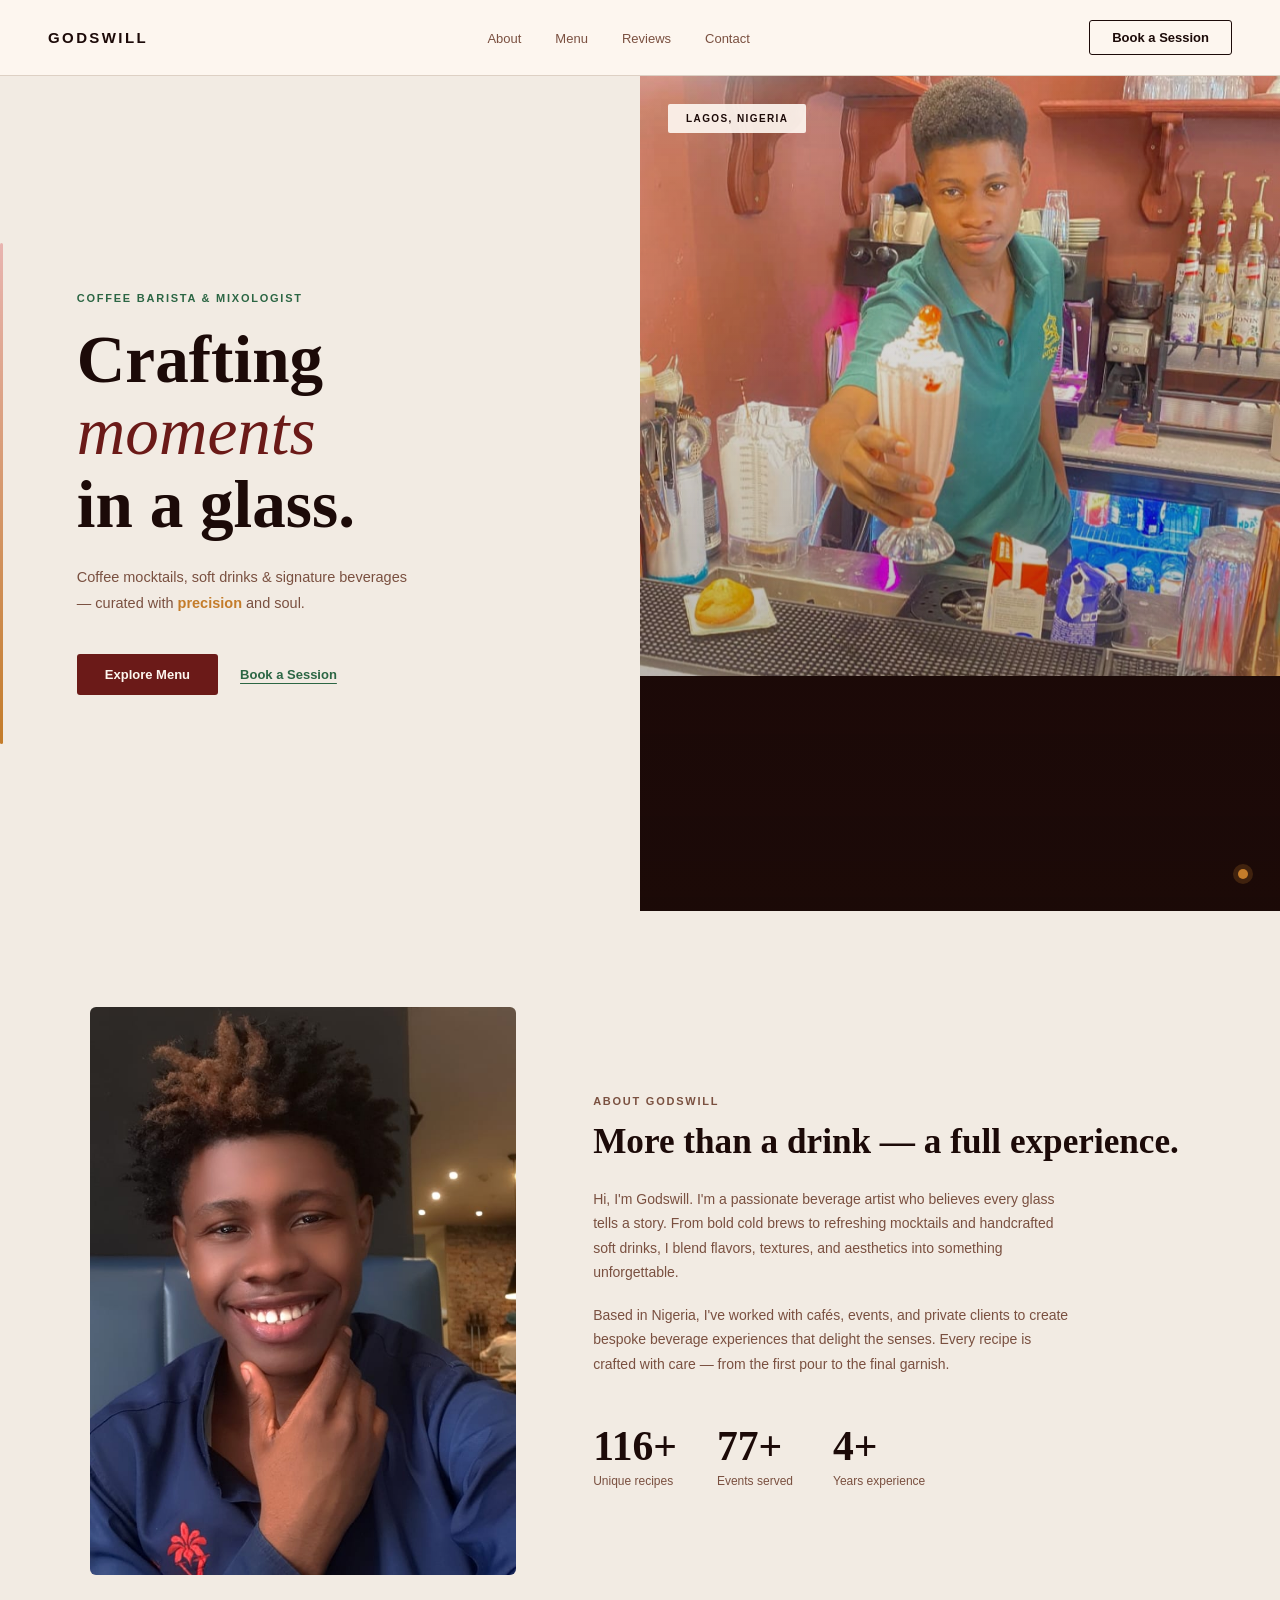
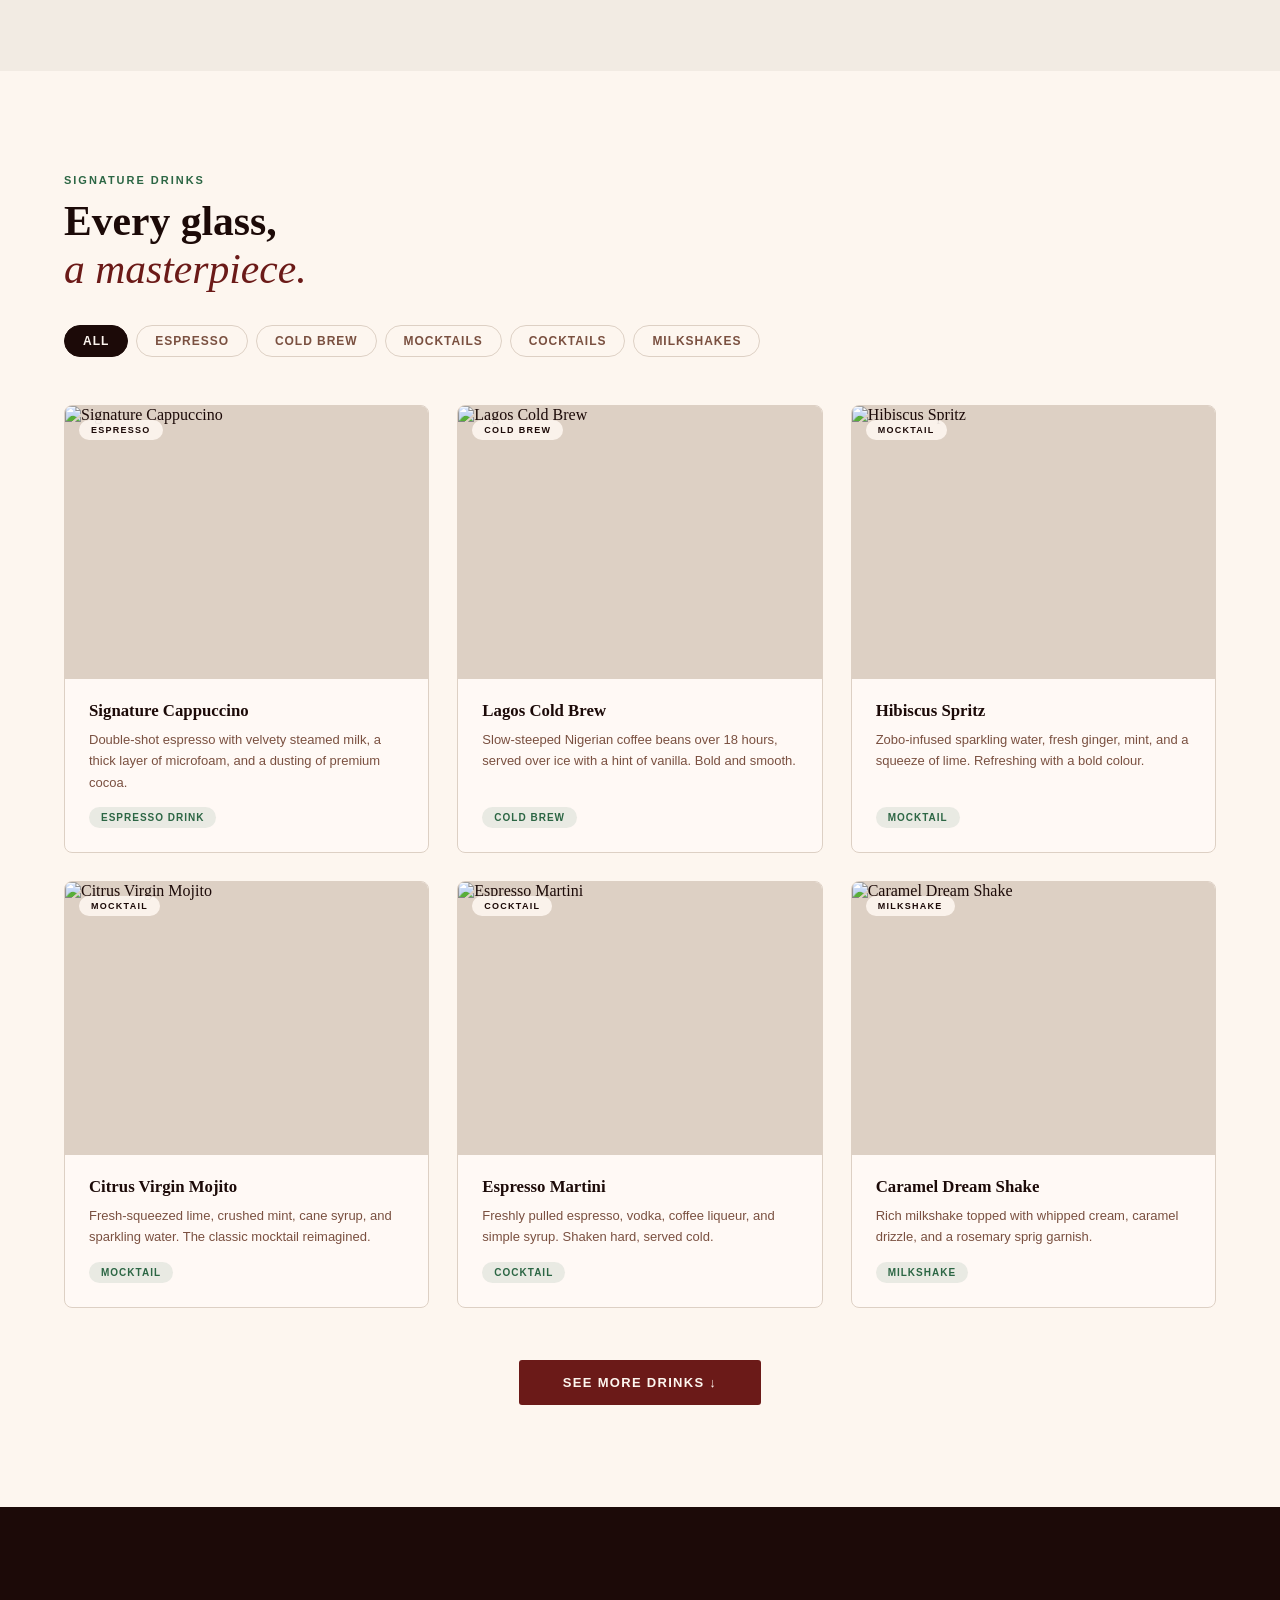
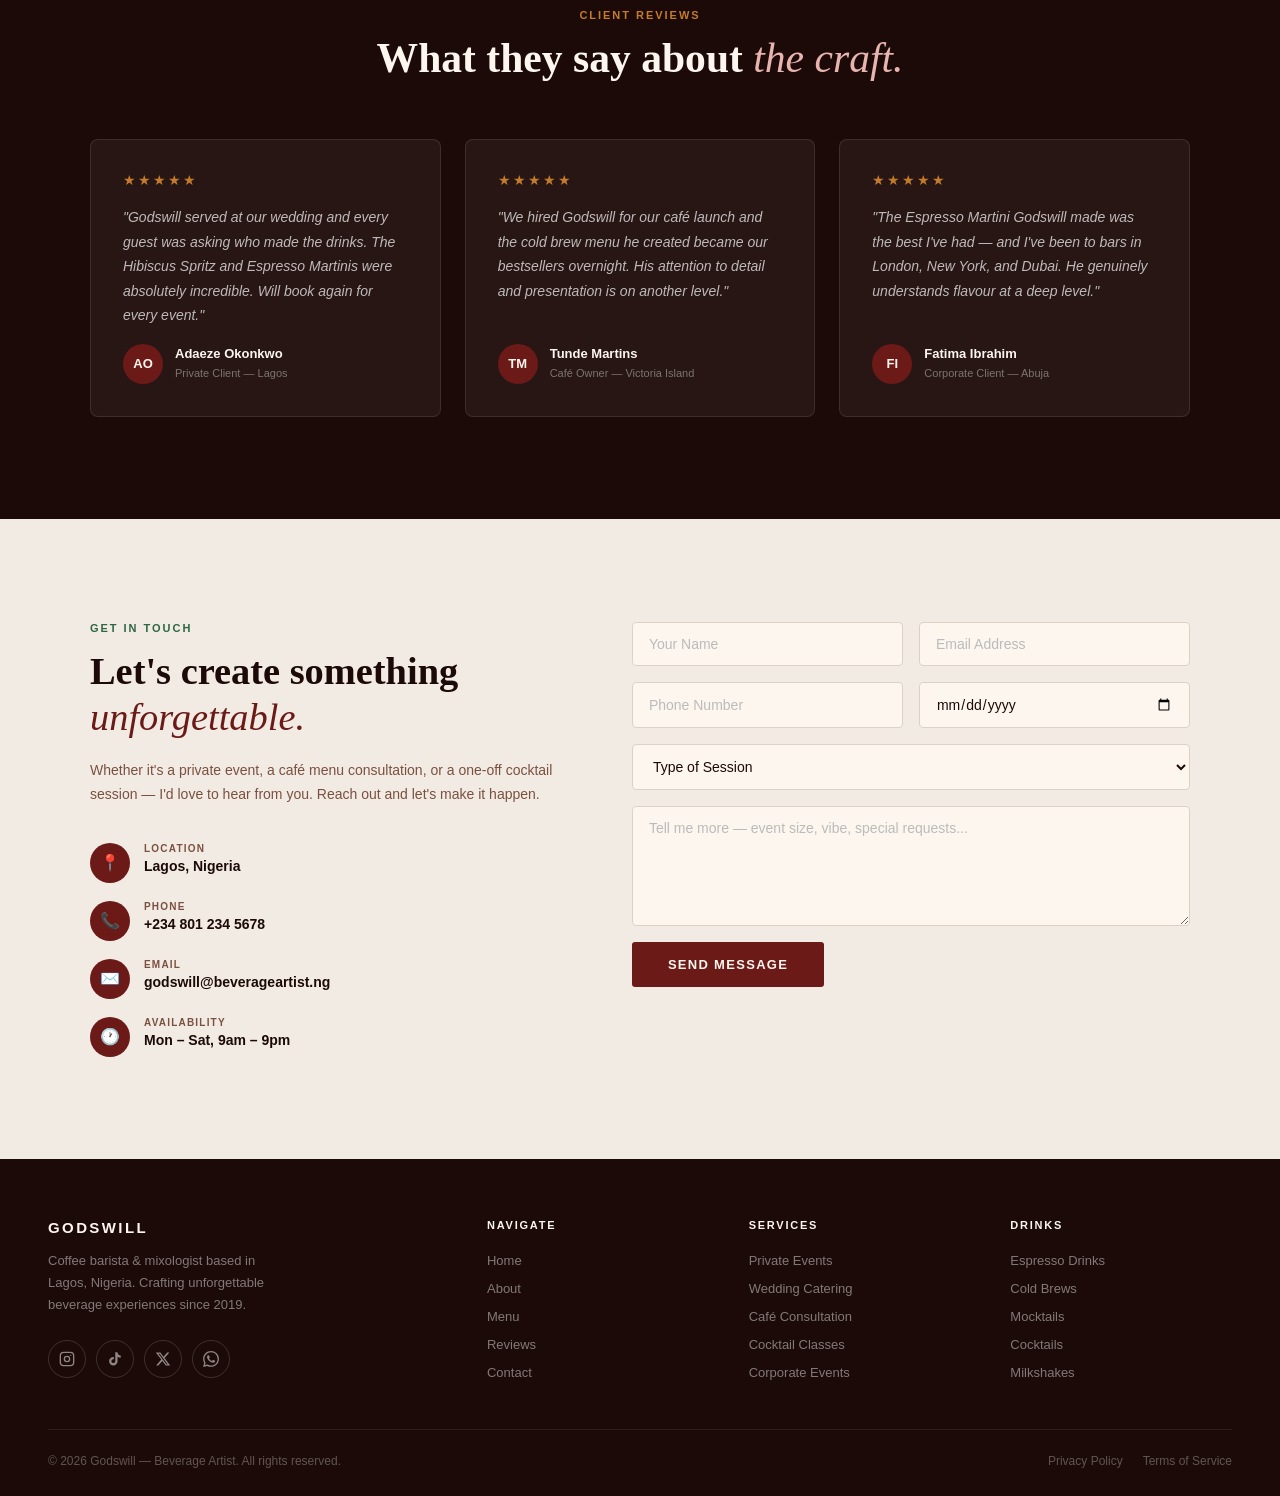
==== commit 7aacfb00: "Add files via upload" ====
--- a/godswill porfolio/index.html
+++ b/godswill porfolio/index.html
@@ -5,725 +5,7 @@
     <meta name="viewport" content="width=device-width, initial-scale=1.0">
     <title>Godswill — Coffee Barista & Mixologist</title>
 
-    <style>
-        :root {
-            --bg:        #f2ebe3;
-            --dark:      #1c0a08;
-            --burgundy:  #6b1a18;
-            --rust:      #a83820;
-            --gold:      #c47c2a;
-            --green:     #2c6644;
-            --pink:      #e8b4b0;
-            --muted:     #7a5040;
-            --border:    #ddd0c4;
-            --cream:     #fdf6ef;
-            --card-bg:   #fff9f5;
-        }
-
-        *, *::before, *::after { margin: 0; padding: 0; box-sizing: border-box; }
-       html {
-    scroll-behavior: smooth;
-    scroll-padding-top: 80px;
-}
-
-        body {
-            font-family: Georgia, 'Times New Roman', serif;
-            background: var(--bg);
-            color: var(--dark);
-        }
-
-        /* ══ HEADER ══ */
-        header {
-            display: flex;
-            align-items: center;
-            justify-content: space-between;
-            padding: 20px 48px;
-            background: var(--cream);
-            border-bottom: 1px solid var(--border);
-            position: sticky;
-            top: 0;
-            z-index: 100;
-            opacity: 0;
-            animation: fadeDown 0.6s ease forwards;
-        }
-
-        .logo {
-            font-family: Arial, Helvetica, sans-serif;
-            font-size: 15px;
-            font-weight: 700;
-            letter-spacing: 0.16em;
-            color: var(--dark);
-            text-decoration: none;
-        }
-
-        nav ul { display: flex; list-style: none; gap: 34px; }
-
-        nav a {
-            font-family: Arial, Helvetica, sans-serif;
-            font-size: 13px;
-            color: var(--muted);
-            text-decoration: none;
-            position: relative;
-            transition: color 0.25s;
-        }
-
-        nav a::after {
-            content: '';
-            position: absolute;
-            left: 0; bottom: -4px;
-            width: 0%; height: 1.5px;
-            background: var(--gold);
-            transition: width 0.3s;
-        }
-
-        nav a:hover { color: var(--dark); }
-        nav a:hover::after { width: 100%; }
-
-        .header-actions { display: flex; align-items: center; gap: 12px; }
-
-        .btn-outline {
-            font-family: Arial, Helvetica, sans-serif;
-            font-size: 13px; font-weight: 600;
-            color: var(--dark); background: transparent;
-            border: 1.5px solid var(--dark);
-            padding: 9px 22px; border-radius: 3px;
-            cursor: pointer;
-            transition: background 0.25s, color 0.25s, transform 0.15s;
-        }
-        .btn-outline:hover { background: var(--dark); color: var(--cream); transform: translateY(-2px); }
-
-        .hamburger {
-            display: none; flex-direction: column; gap: 5px;
-            background: none; border: none; cursor: pointer; padding: 4px;
-        }
-        .hamburger span {
-            display: block; width: 22px; height: 2px;
-            background: var(--dark);
-            transition: transform 0.3s, opacity 0.3s;
-        }
-        .hamburger.open span:nth-child(1) { transform: translateY(7px) rotate(45deg); }
-        .hamburger.open span:nth-child(2) { opacity: 0; }
-        .hamburger.open span:nth-child(3) { transform: translateY(-7px) rotate(-45deg); }
-
-        .mobile-nav {
-            display: none; flex-direction: column;
-            background: var(--cream);
-            border-bottom: 1px solid var(--border);
-            padding: 10px 0 18px;
-            position: sticky;
-            top: 65px;
-            z-index: 99;
-        }
-        .mobile-nav.open { display: flex; }
-        .mobile-nav a {
-            font-family: Arial, Helvetica, sans-serif;
-            font-size: 13px; color: var(--muted);
-            text-decoration: none; padding: 12px 48px;
-            transition: color 0.2s;
-        }
-        .mobile-nav a:hover { color: var(--dark); }
-
-        /* ══ HERO ══ */
-        .hero {
-            display: grid;
-            grid-template-columns: 1fr 1fr;
-            min-height: calc(100vh - 65px);
-        }
-
-        .hero-left {
-            position: relative;
-            display: flex; flex-direction: column;
-            justify-content: center;
-            padding: 60px clamp(2rem, 6vw, 5rem);
-            background: var(--bg);
-        }
-
-        .hero-left::before {
-            content: '';
-            position: absolute; left: 0; top: 20%; height: 60%; width: 3px;
-            background: linear-gradient(to bottom, var(--pink), var(--gold));
-            border-radius: 2px; opacity: 0;
-            animation: fadeIn 0.8s ease forwards 1.2s;
-        }
-
-        .eyebrow {
-            font-family: Arial, Helvetica, sans-serif;
-            font-size: 11px; font-weight: 600;
-            letter-spacing: 0.16em; text-transform: uppercase;
-            color: var(--green); margin-bottom: 20px;
-            opacity: 0;
-            animation: riseIn 0.7s ease forwards 0.2s;
-        }
-
-        .hero-title {
-            font-size: clamp(2.6rem, 5.5vw, 4.2rem);
-            font-weight: 700; line-height: 1.08;
-            color: var(--dark); margin-bottom: 24px;
-        }
-
-        .hero-title .line {
-            display: block; opacity: 0;
-            animation: riseIn 0.7s ease forwards;
-        }
-        .hero-title .line:nth-child(1) { animation-delay: 0.35s; }
-        .hero-title .line:nth-child(2) { animation-delay: 0.5s; font-style: italic; font-weight: 400; color: var(--burgundy); }
-        .hero-title .line:nth-child(3) { animation-delay: 0.65s; }
-
-        .hero-desc {
-            font-family: Arial, Helvetica, sans-serif;
-            font-size: 14.5px; color: var(--muted);
-            line-height: 1.75; max-width: 340px; margin-bottom: 38px;
-            opacity: 0;
-            animation: riseIn 0.7s ease forwards 0.8s;
-        }
-        .hero-desc strong { color: var(--gold); font-weight: 600; }
-
-        .hero-buttons {
-            display: flex; align-items: center; gap: 22px;
-            opacity: 0;
-            animation: riseIn 0.7s ease forwards 0.95s;
-        }
-
-        .btn-solid {
-            font-family: Arial, Helvetica, sans-serif;
-            font-size: 13px; font-weight: 700;
-            color: var(--cream); background: var(--burgundy);
-            border: none; padding: 13px 28px; border-radius: 3px;
-            cursor: pointer;
-            transition: background 0.25s, transform 0.2s, box-shadow 0.25s;
-        }
-        .btn-solid:hover { background: var(--rust); transform: translateY(-3px); box-shadow: 0 10px 24px rgba(107,26,24,0.35); }
-
-        .btn-link {
-            font-family: Arial, Helvetica, sans-serif;
-            font-size: 13px; font-weight: 600;
-            color: var(--green); background: none; border: none;
-            text-decoration: underline; text-underline-offset: 4px;
-            cursor: pointer; transition: color 0.2s;
-        }
-        .btn-link:hover { color: var(--dark); }
-
-        .hero-right {
-            position: relative;
-            background: var(--dark); overflow: hidden;
-            opacity: 0;
-            animation: fadeIn 1s ease forwards 0.3s;
-        }
-
-        .hero-img {
-            width: 100%; height: 600px;
-            object-fit: cover; display: block;
-            transform: scale(1.08);
-            animation: imgSettle 1.6s ease forwards 0.3s;
-        }
-
-        .hero-right::after {
-            content: ''; position: absolute; inset: 0;
-            background: linear-gradient(to bottom, rgba(28,10,8,0.04) 0%, rgba(28,10,8,0.4) 100%);
-            pointer-events: none; z-index: 1;
-        }
-
-        .location-tag {
-            position: absolute; top: 28px; left: 28px; z-index: 2;
-            background: rgba(253,246,239,0.92);
-            font-family: Arial, Helvetica, sans-serif;
-            font-size: 10px; font-weight: 700;
-            letter-spacing: 0.14em; color: var(--dark);
-            padding: 9px 18px; border-radius: 2px;
-            opacity: 1;
-        }
-
-        .accent-dot {
-            position: absolute; bottom: 32px; right: 32px; z-index: 2;
-            width: 10px; height: 10px; border-radius: 50%;
-            background: var(--gold);
-            box-shadow: 0 0 0 5px rgba(196,124,42,0.22);
-            opacity: 0;
-            animation: fadeIn 0.5s ease forwards 1.4s;
-        }
-
-        /* ══ ABOUT ══ */
-        .about {
-            background: var(--bg);
-            padding: clamp(4rem, 8vw, 6rem) clamp(2rem, 6vw, 5rem);
-        }
-
-        .about__inner {
-            max-width: 1100px; margin: 0 auto;
-            display: grid; grid-template-columns: 1fr 1.4fr;
-            gap: clamp(2.5rem, 6vw, 6rem);
-            align-items: center;
-        }
-
-        .about__image-wrap {
-            border-radius: 6px; overflow: hidden;
-            aspect-ratio: 3 / 4; background: var(--border);
-            opacity: 0; transform: translateX(-30px);
-            transition: opacity 0.8s ease, transform 0.8s ease;
-        }
-        .about__image-wrap.visible { opacity: 1; transform: translateX(0); }
-
-        .about__image { width: 100%; height: 100%; object-fit: cover; display: block; transition: transform 0.5s ease; }
-        .about__image-wrap:hover .about__image { transform: scale(1.04); }
-
-        .about__content {
-            display: flex; flex-direction: column;
-            opacity: 0; transform: translateX(30px);
-            transition: opacity 0.8s ease 0.2s, transform 0.8s ease 0.2s;
-        }
-        .about__content.visible { opacity: 1; transform: translateX(0); }
-
-        .about__eyebrow {
-            font-family: Arial, Helvetica, sans-serif;
-            font-size: 11px; font-weight: 600;
-            letter-spacing: 0.16em; text-transform: uppercase;
-            color: var(--muted); margin-bottom: 14px;
-        }
-
-        .about__heading {
-            font-family: Georgia, serif;
-            font-size: clamp(1.6rem, 3.5vw, 2.2rem);
-            font-weight: 700; line-height: 1.2;
-            color: var(--dark); margin-bottom: 24px;
-        }
-
-        .about__body {
-            font-family: Arial, Helvetica, sans-serif;
-            font-size: 14px; color: var(--muted);
-            line-height: 1.75; margin-bottom: 18px; max-width: 480px;
-        }
-
-        .about__stats { display: flex; gap: 40px; margin-top: 32px; flex-wrap: wrap; }
-        .about__stat { display: flex; flex-direction: column; }
-
-        .about__stat-number, .about__stat-suffix {
-            font-family: Georgia, serif;
-            font-size: clamp(2rem, 4vw, 2.6rem);
-            font-weight: 700; color: var(--dark); line-height: 1; display: inline;
-        }
-
-        .about__stat-label {
-            font-family: Arial, Helvetica, sans-serif;
-            font-size: 12px; color: var(--muted); margin-top: 6px;
-        }
-
-        /* ══ MENU ══ */
-        .menu { padding: clamp(4rem, 8vw, 7rem) clamp(1.5rem, 5vw, 5rem); background: var(--cream); }
-        .menu__inner { max-width: 1200px; margin: 0 auto; }
-.menu__header {
-    opacity: 0;
-    transform: scale(.9);
-    transition: opacity .7s ease, transform .7s ease;
-}
-
-.menu__header.visible {
-    opacity: 1;
-    transform: scale(1);
-}
-        .menu__eyebrow {
-            font-family: Arial, Helvetica, sans-serif;
-            font-size: 11px; font-weight: 600;
-            letter-spacing: 0.18em; text-transform: uppercase;
-            color: var(--green); margin-bottom: 12px; display: block;
-        }
-
-        .menu__heading { font-size: clamp(1.8rem, 4vw, 2.6rem); font-weight: 700; line-height: 1.15; color: var(--dark); }
-        .menu__heading em { font-style: italic; font-weight: 400; color: var(--burgundy); }
-
-        .menu__tabs {
-             display: flex; 
-             gap: 8px; 
-             flex-wrap: wrap;
-            margin: 32px 0 48px;}
-
-        .menu__tab {
-            font-family: Arial, Helvetica, sans-serif;
-            font-size: 12px; font-weight: 600;
-            letter-spacing: 0.08em; text-transform: uppercase;
-            color: var(--muted); background: transparent;
-            border: 1px solid var(--border);
-            padding: 8px 18px; border-radius: 100px;
-            cursor: pointer;
-            transition: background 0.2s, color 0.2s, border-color 0.2s;
-        }
-        .menu__tab:hover { border-color: var(--dark); color: var(--dark); }
-        .menu__tab.active { background: var(--dark); color: var(--cream); border-color: var(--dark); }
-
-        .menu__grid { display: grid; grid-template-columns: repeat(3, 1fr); gap: 28px; }
-
-        .menu__card {
-            background: var(--card-bg);
-            border: 1px solid var(--border); border-radius: 8px;
-            overflow: hidden; display: flex; flex-direction: column;
-            cursor: pointer;
-            opacity: 0; transform: translateY(32px);
-            transition: opacity 0.6s ease, transform 0.6s ease, box-shadow 0.3s ease;
-        }
-        .menu__card.visible { opacity: 1; transform: translateY(0); }
-        .menu__card:hover { box-shadow: 0 12px 40px rgba(28,10,8,0.12); transform: translateY(-5px) !important; }
-        .menu__card.extra { display: none; }
-        .menu__card.extra.show { display: flex; }
-        .menu__card.hidden { display: none !important; }
-
-        .menu__card-img-wrap {
-            width: 100%; aspect-ratio: 4 / 3;
-            background: var(--border); overflow: hidden; position: relative;
-        }
-        .menu__card-img { width: 100%; height: 100%; object-fit: cover; display: block; transition: transform 0.5s ease; }
-        .menu__card:hover .menu__card-img { transform: scale(1.06); }
-
-        .menu__card-badge {
-            position: absolute; top: 14px; left: 14px;
-            font-family: Arial, Helvetica, sans-serif;
-            font-size: 9px; font-weight: 700;
-            letter-spacing: 0.14em; text-transform: uppercase;
-            padding: 5px 12px; border-radius: 100px;
-            background: rgba(253,246,239,0.92); color: var(--dark);
-        }
-
-        .menu__card-body { padding: 22px 24px 24px; display: flex; flex-direction: column; flex-grow: 1; }
-
-        .menu__card-name {
-            font-family: Georgia, serif;
-            font-size: 1.05rem; font-weight: 700;
-            color: var(--dark); margin-bottom: 8px;
-        }
-
-        .menu__card-desc {
-            font-family: Arial, Helvetica, sans-serif;
-            font-size: 13px; color: var(--muted);
-            line-height: 1.65; flex-grow: 1; margin-bottom: 14px;
-        }
-
-        /* drink type tag at bottom — replaces price */
-        .menu__card-type {
-            font-family: Arial, Helvetica, sans-serif;
-            font-size: 10px; font-weight: 600;
-            letter-spacing: 0.1em; text-transform: uppercase;
-            color: var(--green); background: rgba(44,102,68,0.1);
-            padding: 5px 12px; border-radius: 100px;
-            align-self: flex-start;
-        }
-
-        .menu__see-more-wrap {
-            text-align: center; margin-top: 52px;
-            opacity: 0; transform: translateY(16px);
-            transition: opacity 0.6s ease, transform 0.6s ease;
-        }
-        .menu__see-more-wrap.visible { opacity: 1; transform: translateY(0); }
-
-        .menu__see-more {
-            font-family: Arial, Helvetica, sans-serif;
-            font-size: 13px; font-weight: 700;
-            letter-spacing: 0.1em; text-transform: uppercase;
-            color: var(--cream); background: var(--burgundy);
-            border: none; padding: 15px 44px; border-radius: 3px;
-            cursor: pointer;
-            transition: background 0.25s, transform 0.2s, box-shadow 0.25s;
-        }
-        .menu__see-more:hover { background: var(--rust); transform: translateY(-3px); box-shadow: 0 10px 28px rgba(107,26,24,0.3); }
-
-        /* ══ TESTIMONIALS ══ */
-        .testimonials {
-            padding: clamp(4rem, 8vw, 7rem) clamp(1.5rem, 5vw, 5rem);
-            background: var(--dark);
-        }
-
-        .testimonials__inner { max-width: 1100px; margin: 0 auto; }
-
-        .testimonials__header {
-            text-align: center; margin-bottom: 56px;
-            opacity: 0; transform: translateY(24px);
-            transition: opacity 0.7s ease, transform 0.7s ease;
-        }
-        .testimonials__header.visible { opacity: 1; transform: translateY(0); }
-
-        .testimonials__eyebrow {
-            font-family: Arial, Helvetica, sans-serif;
-            font-size: 11px; font-weight: 600;
-            letter-spacing: 0.18em; text-transform: uppercase;
-            color: var(--gold); display: block; margin-bottom: 14px;
-        }
-
-        .testimonials__heading {
-            font-size: clamp(1.8rem, 4vw, 2.6rem);
-            font-weight: 700; line-height: 1.15; color: var(--cream);
-        }
-        .testimonials__heading em { font-style: italic; font-weight: 400; color: var(--pink); }
-
-        .testimonials__grid {
-            display: grid;
-            grid-template-columns: repeat(3, 1fr);
-            gap: 24px;
-        }
-
-        .testimonial__card {
-            background: rgba(255,255,255,0.05);
-            border: 1px solid rgba(255,255,255,0.1);
-            border-radius: 8px; padding: 32px;
-            display: flex; flex-direction: column; gap: 16px;
-            opacity: 0; transform: translateY(28px);
-            transition: opacity 0.6s ease, transform 0.6s ease;
-        }
-        .testimonial__card.visible { opacity: 1; transform: translateY(0); }
-        .testimonial__card:hover { background: rgba(255,255,255,0.08); }
-
-        .testimonial__stars {
-            color: var(--gold);
-            font-size: 14px; letter-spacing: 2px;
-        }
-
-        .testimonial__text {
-            font-family: Arial, Helvetica, sans-serif;
-            font-size: 14px; color: rgba(255,255,255,0.7);
-            line-height: 1.75; font-style: italic; flex-grow: 1;
-        }
-
-        .testimonial__author {
-            display: flex; align-items: center; gap: 12px;
-        }
-
-        .testimonial__avatar {
-            width: 40px; height: 40px; border-radius: 50%;
-            background: var(--burgundy);
-            display: flex; align-items: center; justify-content: center;
-            font-family: Arial, Helvetica, sans-serif;
-            font-size: 13px; font-weight: 700; color: var(--cream);
-            flex-shrink: 0;
-        }
-
-        .testimonial__name {
-            font-family: Arial, Helvetica, sans-serif;
-            font-size: 13px; font-weight: 700; color: var(--cream);
-            display: block; margin-bottom: 2px;
-        }
-
-        .testimonial__role {
-            font-family: Arial, Helvetica, sans-serif;
-            font-size: 11px; color: rgba(255,255,255,0.4);
-        }
-
-        /* ══ CONTACT ══ */
-        .contact {
-            padding: clamp(4rem, 8vw, 7rem) clamp(1.5rem, 5vw, 5rem);
-            background: var(--bg);
-        }
-
-        .contact__inner {
-            max-width: 1100px; margin: 0 auto;
-            display: grid; grid-template-columns: 1fr 1.2fr;
-            gap: clamp(3rem, 6vw, 6rem);
-            align-items: start;
-        }
-
-        .contact__info {
-            opacity: 0; transform: translateX(-24px);
-            transition: opacity 0.7s ease, transform 0.7s ease;
-        }
-        .contact__info.visible { opacity: 1; transform: translateX(0); }
-
-        .contact__eyebrow {
-            font-family: Arial, Helvetica, sans-serif;
-            font-size: 11px; font-weight: 600;
-            letter-spacing: 0.18em; text-transform: uppercase;
-            color: var(--green); display: block; margin-bottom: 14px;
-        }
-
-        .contact__heading {
-            font-size: clamp(1.8rem, 4vw, 2.4rem);
-            font-weight: 700; line-height: 1.2;
-            color: var(--dark); margin-bottom: 18px;
-        }
-
-        .contact__heading em { font-style: italic; font-weight: 400; color: var(--burgundy); }
-
-        .contact__body {
-            font-family: Arial, Helvetica, sans-serif;
-            font-size: 14px; color: var(--muted);
-            line-height: 1.75; margin-bottom: 36px;
-        }
-
-        .contact__details { display: flex; flex-direction: column; gap: 18px; }
-
-        .contact__detail {
-            display: flex; align-items: flex-start; gap: 14px;
-        }
-
-        .contact__detail-icon {
-            width: 40px; height: 40px; border-radius: 50%;
-            background: var(--burgundy); color: var(--cream);
-            display: flex; align-items: center; justify-content: center;
-            font-size: 16px; flex-shrink: 0;
-        }
-
-        .contact__detail-label {
-            font-family: Arial, Helvetica, sans-serif;
-            font-size: 10px; font-weight: 700;
-            letter-spacing: 0.12em; text-transform: uppercase;
-            color: var(--muted); display: block; margin-bottom: 3px;
-        }
-
-        .contact__detail-value {
-            font-family: Arial, Helvetica, sans-serif;
-            font-size: 14px; font-weight: 600; color: var(--dark);
-        }
-
-        /* form */
-        .contact__form {
-            display: flex; flex-direction: column; gap: 16px;
-            opacity: 0; transform: translateX(24px);
-            transition: opacity 0.7s ease 0.2s, transform 0.7s ease 0.2s;
-        }
-        .contact__form.visible { opacity: 1; transform: translateX(0); }
-
-        .form__row { display: grid; grid-template-columns: 1fr 1fr; gap: 16px; }
-
-        .contact__form input,
-        .contact__form select,
-        .contact__form textarea {
-            width: 100%;
-            font-family: Arial, Helvetica, sans-serif;
-            font-size: 14px; color: var(--dark);
-            background: var(--cream);
-            border: 1.5px solid var(--border);
-            border-radius: 4px; padding: 13px 16px;
-            outline: none;
-            transition: border-color 0.2s, background 0.2s;
-        }
-        .contact__form input:focus,
-        .contact__form select:focus,
-        .contact__form textarea:focus { border-color: var(--gold); background: #fff; }
-        .contact__form textarea { resize: vertical; min-height: 120px; }
-
-        .contact__form input::placeholder,
-        .contact__form textarea::placeholder { color: #bbb; }
-
-        .btn-submit {
-            font-family: Arial, Helvetica, sans-serif;
-            font-size: 13px; font-weight: 700;
-            letter-spacing: 0.1em; text-transform: uppercase;
-            color: var(--cream); background: var(--burgundy);
-            border: none; padding: 15px 36px; border-radius: 3px;
-            cursor: pointer; align-self: flex-start;
-            transition: background 0.25s, transform 0.2s, box-shadow 0.25s;
-        }
-        .btn-submit:hover { background: var(--rust); transform: translateY(-2px); box-shadow: 0 8px 20px rgba(107,26,24,0.3); }
-
-        /* ══ FOOTER ══ */
-        footer {
-            background: var(--dark);
-            color: rgba(255,255,255,0.5);
-            padding: 60px 48px 28px;
-        }
-
-        .footer__top {
-            max-width: 1200px; margin: 0 auto;
-            display: grid; grid-template-columns: 1.8fr 1fr 1fr 1fr;
-            gap: 40px;
-            padding-bottom: 48px;
-            border-bottom: 1px solid rgba(255,255,255,0.08);
-        }
-
-        .footer__brand {}
-
-        .footer__logo {
-            font-family: Arial, Helvetica, sans-serif;
-            font-size: 15px; font-weight: 700;
-            letter-spacing: 0.16em; color: var(--cream);
-            text-decoration: none; display: block;
-            margin-bottom: 14px;
-        }
-
-        .footer__tagline {
-            font-family: Arial, Helvetica, sans-serif;
-            font-size: 13px; color: rgba(255,255,255,0.45);
-            line-height: 1.7; max-width: 240px; margin-bottom: 24px;
-        }
-
-        .footer__socials {
-            display: flex; gap: 10px;
-        }
-
-        .footer__social {
-            width: 38px; height: 38px; border-radius: 50%;
-            border: 1px solid rgba(255,255,255,0.15);
-            display: flex; align-items: center; justify-content: center;
-            color: rgba(255,255,255,0.5);
-            text-decoration: none; font-size: 16px;
-            transition: background 0.2s, color 0.2s, border-color 0.2s;
-        }
-        .footer__social:hover { background: var(--burgundy); border-color: var(--burgundy); color: var(--cream); }
-
-        .footer__col h4 {
-            font-family: Arial, Helvetica, sans-serif;
-            font-size: 11px; font-weight: 700;
-            letter-spacing: 0.16em; text-transform: uppercase;
-            color: var(--cream); margin-bottom: 20px;
-        }
-
-        .footer__col ul { list-style: none; display: flex; flex-direction: column; gap: 10px; }
-
-        .footer__col ul a {
-            font-family: Arial, Helvetica, sans-serif;
-            font-size: 13px; color: rgba(255,255,255,0.45);
-            text-decoration: none;
-            transition: color 0.2s;
-        }
-        .footer__col ul a:hover { color: var(--gold); }
-
-        .footer__bottom {
-            max-width: 1200px; margin: 24px auto 0;
-            display: flex; justify-content: space-between;
-            align-items: center; flex-wrap: wrap; gap: 12px;
-            font-family: Arial, Helvetica, sans-serif;
-            font-size: 12px; color: rgba(255,255,255,0.3);
-        }
-
-        .footer__terms { display: flex; gap: 20px; }
-        .footer__terms a { color: rgba(255,255,255,0.3); text-decoration: none; transition: color 0.2s; }
-        .footer__terms a:hover { color: var(--gold); }
-
-        /* ══ KEYFRAMES ══ */
-        @keyframes fadeDown { from { opacity:0; transform:translateY(-16px); } to { opacity:1; transform:translateY(0); } }
-        @keyframes fadeIn   { from { opacity:0; } to { opacity:1; } }
-        @keyframes riseIn   { from { opacity:0; transform:translateY(22px); } to { opacity:1; transform:translateY(0); } }
-        @keyframes imgSettle{ from { transform:scale(1.08); } to { transform:scale(1); } }
-
-        /* ══ RESPONSIVE ══ */
-        @media (max-width: 1000px) {
-            .menu__grid { grid-template-columns: repeat(2, 1fr); }
-            .footer__top { grid-template-columns: 1fr 1fr; }
-        }
-
-        @media (max-width: 860px) {
-            nav, .header-actions .btn-outline { display: none; }
-            .hamburger { display: flex; }
-            .hero { grid-template-columns: 1fr; }
-            .hero-right { min-height: 380px; order: -1; }
-            .hero-left { padding: 48px 1.75rem; }
-            .about__inner { grid-template-columns: 1fr; }
-            .about__image-wrap { aspect-ratio: 4/3; max-width: 420px; transform: translateY(30px); }
-            .about__image-wrap.visible { transform: translateY(0); }
-            .about__content { transform: translateY(30px); }
-            .about__content.visible { transform: translateY(0); }
-            .contact__inner { grid-template-columns: 1fr; }
-            .testimonials__grid { grid-template-columns: 1fr; }
-        }
-
-        @media (max-width: 600px) {
-            header { padding: 18px 24px; }
-            .mobile-nav a { padding: 12px 24px; }
-            .hero-buttons { flex-direction: column; align-items: flex-start; gap: 14px; }
-            .btn-solid { width: 100%; text-align: center; }
-            .about__stats { gap: 24px; }
-            .menu__header { flex-direction: column; align-items: flex-start; }
-            .menu__grid { grid-template-columns: 1fr; }
-            .form__row { grid-template-columns: 1fr; }
-            .footer__top { grid-template-columns: 1fr; }
-            .footer__bottom { flex-direction: column; text-align: center; }
-            footer { padding: 48px 24px 24px; }
-        }
-    </style>
+    <link rel="stylesheet" href="index.css">
 <base target="_blank">
 </head>
 <body>
@@ -1243,167 +525,7 @@
     </div>
 </footer>
 
-<script>
-    /* ── hamburger ── */
-    const hamburger = document.getElementById('hamburger');
-    const mobileNav = document.getElementById('mobileNav');
-
-    hamburger.addEventListener('click', function () {
-        const isOpen = mobileNav.classList.toggle('open');
-        hamburger.classList.toggle('open', isOpen);
-        hamburger.setAttribute('aria-expanded', isOpen);
-    });
-
-    mobileNav.querySelectorAll('a').forEach(function (link) {
-        link.addEventListener('click', function () {
-            mobileNav.classList.remove('open');
-            hamburger.classList.remove('open');
-            hamburger.setAttribute('aria-expanded', false);
-        });
-    });
-
-    /* ── single shared scroll observer ── */
-    const scrollObserver = new IntersectionObserver((entries) => {
-
-    entries.forEach(entry => {
-
-        if (!entry.isIntersecting) return;
-
-        entry.target.classList.add("visible");
-
-        scrollObserver.unobserve(entry.target);
-
-    });
-
-},{
-    threshold:0.12,
-    rootMargin:"0px 0px -80px 0px"
-});
-
-    [
-        '.about__image-wrap', '.about__content',
-        '.menu__header', '.menu__see-more-wrap',
-        '.testimonials__header', '.contact__info', '.contact__form'
-    ].forEach(function (sel) {
-        var el = document.querySelector(sel);
-        if (el) scrollObserver.observe(el);
-    });
-document.querySelectorAll(".menu__card:not(.extra)").forEach((card,i)=>{
-
-    card.style.transitionDelay = `${Math.min(i*0.08,0.48)}s`;
-
-    scrollObserver.observe(card);
-
-});
-
-document.querySelectorAll(".testimonial__card").forEach((card,i)=>{
-
-    card.style.transitionDelay = `${Math.min(i*0.08,0.48)}s`;
-
-    scrollObserver.observe(card);
-
-});
-
-    /* ── counter animation ── */
-    function animateCounter(el) {
-        const target = parseInt(el.getAttribute('data-target'));
-        const start  = performance.now();
-        const dur    = 1800;
-        (function tick(now) {
-            const p = Math.min((now - start) / dur, 1);
-            el.textContent = Math.floor((1 - Math.pow(1 - p, 3)) * target);
-            if (p < 1) requestAnimationFrame(tick);
-            else el.textContent = target;
-        })(start);
-    }
-
-    new IntersectionObserver(function (entries) {
-        entries.forEach(function (entry) {
-            if (entry.isIntersecting) {
-                entry.target.querySelectorAll('.about__stat-number').forEach(animateCounter);
-                this.unobserve(entry.target);
-            }
-        }.bind(this));
-    }, { threshold: 0.4 }).observe(document.querySelector('.about__stats'));
-
-    /* ── see more ── */
-    const seeMoreBtn = document.getElementById('seeMoreBtn');
-    const extraCards = document.querySelectorAll('.menu__card.extra');
-    let expanded = false;
-
-    seeMoreBtn.addEventListener('click', function () {
-        expanded = !expanded;
-        extraCards.forEach(function (card, i) {
-            if (expanded) {
-                card.classList.add('show');
-                setTimeout(function () { card.classList.add('visible'); }, i * 80);
-            } else {
-                card.classList.remove('visible');
-                setTimeout(function () { card.classList.remove('show'); }, 400);
-            }
-        });
-        seeMoreBtn.textContent = expanded ? 'See Less \u2191' : 'See More Drinks \u2193';
-    });
-
-    /* ── filter tabs ── */
-    const tabs     = document.querySelectorAll('.menu__tab');
-    const allCards = document.querySelectorAll('.menu__card');
-
-    tabs.forEach(function (tab) {
-        tab.addEventListener('click', function () {
-            const filter = tab.getAttribute('data-filter');
-            tabs.forEach(function (t) { t.classList.remove('active'); });
-            tab.classList.add('active');
-            allCards.forEach(function (card) {
-                const match   = filter === 'all' || card.getAttribute('data-category') === filter;
-                const isExtra = card.classList.contains('extra');
-                if (!match) {
-                    card.classList.add('hidden');
-                } else {
-                    card.classList.remove('hidden');
-                    if (isExtra && !expanded) card.classList.remove('show');
-                }
-            });
-        });
-    });
-
-    /* ── contact form feedback ── */
-    function handleFormSubmit(e) {
-        e.preventDefault();
-        const btn = document.getElementById('submitBtn');
-        btn.textContent = '✓ Message Sent!';
-        btn.style.background = 'var(--green)';
-        btn.style.pointerEvents = 'none';
-        setTimeout(function () {
-            btn.textContent = 'Send Message';
-            btn.style.background = '';
-            btn.style.pointerEvents = '';
-            e.target.reset();
-        }, 3000);
-    }
-
-
-
-
-
-
-    document.querySelectorAll('a[href^="#"]').forEach(link => {
-    link.addEventListener("click", function(e) {
-
-        const target = document.querySelector(this.getAttribute("href"));
-
-        if(!target) return;
-
-        e.preventDefault();
-
-        target.scrollIntoView({
-            behavior: "smooth",
-            block: "start"
-        });
-
-    });
-});
-</script>
+<script src="index.js"></script>
 
 </body>
 </html>
--- a/godswill porfolio/index.css
+++ b/godswill porfolio/index.css
@@ -0,0 +1,717 @@
+  :root {
+            --bg:        #f2ebe3;
+            --dark:      #1c0a08;
+            --burgundy:  #6b1a18;
+            --rust:      #a83820;
+            --gold:      #c47c2a;
+            --green:     #2c6644;
+            --pink:      #e8b4b0;
+            --muted:     #7a5040;
+            --border:    #ddd0c4;
+            --cream:     #fdf6ef;
+            --card-bg:   #fff9f5;
+        }
+
+        *, *::before, *::after { margin: 0; padding: 0; box-sizing: border-box; }
+       html {
+    scroll-behavior: smooth;
+    scroll-padding-top: 80px;
+}
+
+        body {
+            font-family: Georgia, 'Times New Roman', serif;
+            background: var(--bg);
+            color: var(--dark);
+        }
+
+        /* ══ HEADER ══ */
+        header {
+            display: flex;
+            align-items: center;
+            justify-content: space-between;
+            padding: 20px 48px;
+            background: var(--cream);
+            border-bottom: 1px solid var(--border);
+            position: sticky;
+            top: 0;
+            z-index: 100;
+            opacity: 0;
+            animation: fadeDown 0.6s ease forwards;
+        }
+
+        .logo {
+            font-family: Arial, Helvetica, sans-serif;
+            font-size: 15px;
+            font-weight: 700;
+            letter-spacing: 0.16em;
+            color: var(--dark);
+            text-decoration: none;
+        }
+
+        nav ul { display: flex; list-style: none; gap: 34px; }
+
+        nav a {
+            font-family: Arial, Helvetica, sans-serif;
+            font-size: 13px;
+            color: var(--muted);
+            text-decoration: none;
+            position: relative;
+            transition: color 0.25s;
+        }
+
+        nav a::after {
+            content: '';
+            position: absolute;
+            left: 0; bottom: -4px;
+            width: 0%; height: 1.5px;
+            background: var(--gold);
+            transition: width 0.3s;
+        }
+
+        nav a:hover { color: var(--dark); }
+        nav a:hover::after { width: 100%; }
+
+        .header-actions { display: flex; align-items: center; gap: 12px; }
+
+        .btn-outline {
+            font-family: Arial, Helvetica, sans-serif;
+            font-size: 13px; font-weight: 600;
+            color: var(--dark); background: transparent;
+            border: 1.5px solid var(--dark);
+            padding: 9px 22px; border-radius: 3px;
+            cursor: pointer;
+            transition: background 0.25s, color 0.25s, transform 0.15s;
+        }
+        .btn-outline:hover { background: var(--dark); color: var(--cream); transform: translateY(-2px); }
+
+        .hamburger {
+            display: none; flex-direction: column; gap: 5px;
+            background: none; border: none; cursor: pointer; padding: 4px;
+        }
+        .hamburger span {
+            display: block; width: 22px; height: 2px;
+            background: var(--dark);
+            transition: transform 0.3s, opacity 0.3s;
+        }
+        .hamburger.open span:nth-child(1) { transform: translateY(7px) rotate(45deg); }
+        .hamburger.open span:nth-child(2) { opacity: 0; }
+        .hamburger.open span:nth-child(3) { transform: translateY(-7px) rotate(-45deg); }
+
+        .mobile-nav {
+            display: none; flex-direction: column;
+            background: var(--cream);
+            border-bottom: 1px solid var(--border);
+            padding: 10px 0 18px;
+            position: sticky;
+            top: 65px;
+            z-index: 99;
+        }
+        .mobile-nav.open { display: flex; }
+        .mobile-nav a {
+            font-family: Arial, Helvetica, sans-serif;
+            font-size: 13px; color: var(--muted);
+            text-decoration: none; padding: 12px 48px;
+            transition: color 0.2s;
+        }
+        .mobile-nav a:hover { color: var(--dark); }
+
+        /* ══ HERO ══ */
+        .hero {
+            display: grid;
+            grid-template-columns: 1fr 1fr;
+            min-height: calc(100vh - 65px);
+        }
+
+        .hero-left {
+            position: relative;
+            display: flex; flex-direction: column;
+            justify-content: center;
+            padding: 60px clamp(2rem, 6vw, 5rem);
+            background: var(--bg);
+        }
+
+        .hero-left::before {
+            content: '';
+            position: absolute; left: 0; top: 20%; height: 60%; width: 3px;
+            background: linear-gradient(to bottom, var(--pink), var(--gold));
+            border-radius: 2px; opacity: 0;
+            animation: fadeIn 0.8s ease forwards 1.2s;
+        }
+
+        .eyebrow {
+            font-family: Arial, Helvetica, sans-serif;
+            font-size: 11px; font-weight: 600;
+            letter-spacing: 0.16em; text-transform: uppercase;
+            color: var(--green); margin-bottom: 20px;
+            opacity: 0;
+            animation: riseIn 0.7s ease forwards 0.2s;
+        }
+
+        .hero-title {
+            font-size: clamp(2.6rem, 5.5vw, 4.2rem);
+            font-weight: 700; line-height: 1.08;
+            color: var(--dark); margin-bottom: 24px;
+        }
+
+        .hero-title .line {
+            display: block; opacity: 0;
+            animation: riseIn 0.7s ease forwards;
+        }
+        .hero-title .line:nth-child(1) { animation-delay: 0.35s; }
+        .hero-title .line:nth-child(2) { animation-delay: 0.5s; font-style: italic; font-weight: 400; color: var(--burgundy); }
+        .hero-title .line:nth-child(3) { animation-delay: 0.65s; }
+
+        .hero-desc {
+            font-family: Arial, Helvetica, sans-serif;
+            font-size: 14.5px; color: var(--muted);
+            line-height: 1.75; max-width: 340px; margin-bottom: 38px;
+            opacity: 0;
+            animation: riseIn 0.7s ease forwards 0.8s;
+        }
+        .hero-desc strong { color: var(--gold); font-weight: 600; }
+
+        .hero-buttons {
+            display: flex; align-items: center; gap: 22px;
+            opacity: 0;
+            animation: riseIn 0.7s ease forwards 0.95s;
+        }
+
+        .btn-solid {
+            font-family: Arial, Helvetica, sans-serif;
+            font-size: 13px; font-weight: 700;
+            color: var(--cream); background: var(--burgundy);
+            border: none; padding: 13px 28px; border-radius: 3px;
+            cursor: pointer;
+            transition: background 0.25s, transform 0.2s, box-shadow 0.25s;
+        }
+        .btn-solid:hover { background: var(--rust); transform: translateY(-3px); box-shadow: 0 10px 24px rgba(107,26,24,0.35); }
+
+        .btn-link {
+            font-family: Arial, Helvetica, sans-serif;
+            font-size: 13px; font-weight: 600;
+            color: var(--green); background: none; border: none;
+            text-decoration: underline; text-underline-offset: 4px;
+            cursor: pointer; transition: color 0.2s;
+        }
+        .btn-link:hover { color: var(--dark); }
+
+        .hero-right {
+            position: relative;
+            background: var(--dark); overflow: hidden;
+            opacity: 0;
+            animation: fadeIn 1s ease forwards 0.3s;
+        }
+
+        .hero-img {
+            width: 100%; height: 600px;
+            object-fit: cover; display: block;
+            transform: scale(1.08);
+            animation: imgSettle 1.6s ease forwards 0.3s;
+        }
+
+        .hero-right::after {
+            content: ''; position: absolute; inset: 0;
+            background: linear-gradient(to bottom, rgba(28,10,8,0.04) 0%, rgba(28,10,8,0.4) 100%);
+            pointer-events: none; z-index: 1;
+        }
+
+        .location-tag {
+            position: absolute; top: 28px; left: 28px; z-index: 2;
+            background: rgba(253,246,239,0.92);
+            font-family: Arial, Helvetica, sans-serif;
+            font-size: 10px; font-weight: 700;
+            letter-spacing: 0.14em; color: var(--dark);
+            padding: 9px 18px; border-radius: 2px;
+            opacity: 1;
+        }
+
+        .accent-dot {
+            position: absolute; bottom: 32px; right: 32px; z-index: 2;
+            width: 10px; height: 10px; border-radius: 50%;
+            background: var(--gold);
+            box-shadow: 0 0 0 5px rgba(196,124,42,0.22);
+            opacity: 0;
+            animation: fadeIn 0.5s ease forwards 1.4s;
+        }
+
+        /* ══ ABOUT ══ */
+        .about {
+            background: var(--bg);
+            padding: clamp(4rem, 8vw, 6rem) clamp(2rem, 6vw, 5rem);
+        }
+
+        .about__inner {
+            max-width: 1100px; margin: 0 auto;
+            display: grid; grid-template-columns: 1fr 1.4fr;
+            gap: clamp(2.5rem, 6vw, 6rem);
+            align-items: center;
+        }
+
+        .about__image-wrap {
+            border-radius: 6px; overflow: hidden;
+            aspect-ratio: 3 / 4; background: var(--border);
+            opacity: 0; transform: translateX(-30px);
+            transition: opacity 0.8s ease, transform 0.8s ease;
+        }
+        .about__image-wrap.visible { opacity: 1; transform: translateX(0); }
+
+        .about__image { width: 100%; height: 100%; object-fit: cover; display: block; transition: transform 0.5s ease; }
+        .about__image-wrap:hover .about__image { transform: scale(1.04); }
+
+        .about__content {
+            display: flex; flex-direction: column;
+            opacity: 0; transform: translateX(30px);
+            transition: opacity 0.8s ease 0.2s, transform 0.8s ease 0.2s;
+        }
+        .about__content.visible { opacity: 1; transform: translateX(0); }
+
+        .about__eyebrow {
+            font-family: Arial, Helvetica, sans-serif;
+            font-size: 11px; font-weight: 600;
+            letter-spacing: 0.16em; text-transform: uppercase;
+            color: var(--muted); margin-bottom: 14px;
+        }
+
+        .about__heading {
+            font-family: Georgia, serif;
+            font-size: clamp(1.6rem, 3.5vw, 2.2rem);
+            font-weight: 700; line-height: 1.2;
+            color: var(--dark); margin-bottom: 24px;
+        }
+
+        .about__body {
+            font-family: Arial, Helvetica, sans-serif;
+            font-size: 14px; color: var(--muted);
+            line-height: 1.75; margin-bottom: 18px; max-width: 480px;
+        }
+
+        .about__stats { display: flex; gap: 40px; margin-top: 32px; flex-wrap: wrap; }
+        .about__stat { display: flex; flex-direction: column; }
+
+        .about__stat-number, .about__stat-suffix {
+            font-family: Georgia, serif;
+            font-size: clamp(2rem, 4vw, 2.6rem);
+            font-weight: 700; color: var(--dark); line-height: 1; display: inline;
+        }
+
+        .about__stat-label {
+            font-family: Arial, Helvetica, sans-serif;
+            font-size: 12px; color: var(--muted); margin-top: 6px;
+        }
+
+        /* ══ MENU ══ */
+        .menu { padding: clamp(4rem, 8vw, 7rem) clamp(1.5rem, 5vw, 5rem); background: var(--cream); }
+        .menu__inner { max-width: 1200px; margin: 0 auto; }
+.menu__header {
+    opacity: 0;
+    transform: scale(.9);
+    transition: opacity .7s ease, transform .7s ease;
+}
+
+.menu__header.visible {
+    opacity: 1;
+    transform: scale(1);
+}
+        .menu__eyebrow {
+            font-family: Arial, Helvetica, sans-serif;
+            font-size: 11px; font-weight: 600;
+            letter-spacing: 0.18em; text-transform: uppercase;
+            color: var(--green); margin-bottom: 12px; display: block;
+        }
+
+        .menu__heading { font-size: clamp(1.8rem, 4vw, 2.6rem); font-weight: 700; line-height: 1.15; color: var(--dark); }
+        .menu__heading em { font-style: italic; font-weight: 400; color: var(--burgundy); }
+
+        .menu__tabs {
+             display: flex; 
+             gap: 8px; 
+             flex-wrap: wrap;
+            margin: 32px 0 48px;}
+
+        .menu__tab {
+            font-family: Arial, Helvetica, sans-serif;
+            font-size: 12px; font-weight: 600;
+            letter-spacing: 0.08em; text-transform: uppercase;
+            color: var(--muted); background: transparent;
+            border: 1px solid var(--border);
+            padding: 8px 18px; border-radius: 100px;
+            cursor: pointer;
+            transition: background 0.2s, color 0.2s, border-color 0.2s;
+        }
+        .menu__tab:hover { border-color: var(--dark); color: var(--dark); }
+        .menu__tab.active { background: var(--dark); color: var(--cream); border-color: var(--dark); }
+
+        .menu__grid { display: grid; grid-template-columns: repeat(3, 1fr); gap: 28px; }
+
+        .menu__card {
+            background: var(--card-bg);
+            border: 1px solid var(--border); border-radius: 8px;
+            overflow: hidden; display: flex; flex-direction: column;
+            cursor: pointer;
+            opacity: 0; transform: translateY(32px);
+            transition: opacity 0.6s ease, transform 0.6s ease, box-shadow 0.3s ease;
+        }
+        .menu__card.visible { opacity: 1; transform: translateY(0); }
+        .menu__card:hover { box-shadow: 0 12px 40px rgba(28,10,8,0.12); transform: translateY(-5px) !important; }
+        .menu__card.extra { display: none; }
+        .menu__card.extra.show { display: flex; }
+        .menu__card.hidden { display: none !important; }
+
+        .menu__card-img-wrap {
+            width: 100%; aspect-ratio: 4 / 3;
+            background: var(--border); overflow: hidden; position: relative;
+        }
+        .menu__card-img { width: 100%; height: 100%; object-fit: cover; display: block; transition: transform 0.5s ease; }
+        .menu__card:hover .menu__card-img { transform: scale(1.06); }
+
+        .menu__card-badge {
+            position: absolute; top: 14px; left: 14px;
+            font-family: Arial, Helvetica, sans-serif;
+            font-size: 9px; font-weight: 700;
+            letter-spacing: 0.14em; text-transform: uppercase;
+            padding: 5px 12px; border-radius: 100px;
+            background: rgba(253,246,239,0.92); color: var(--dark);
+        }
+
+        .menu__card-body { padding: 22px 24px 24px; display: flex; flex-direction: column; flex-grow: 1; }
+
+        .menu__card-name {
+            font-family: Georgia, serif;
+            font-size: 1.05rem; font-weight: 700;
+            color: var(--dark); margin-bottom: 8px;
+        }
+
+        .menu__card-desc {
+            font-family: Arial, Helvetica, sans-serif;
+            font-size: 13px; color: var(--muted);
+            line-height: 1.65; flex-grow: 1; margin-bottom: 14px;
+        }
+
+        /* drink type tag at bottom — replaces price */
+        .menu__card-type {
+            font-family: Arial, Helvetica, sans-serif;
+            font-size: 10px; font-weight: 600;
+            letter-spacing: 0.1em; text-transform: uppercase;
+            color: var(--green); background: rgba(44,102,68,0.1);
+            padding: 5px 12px; border-radius: 100px;
+            align-self: flex-start;
+        }
+
+        .menu__see-more-wrap {
+            text-align: center; margin-top: 52px;
+            opacity: 0; transform: translateY(16px);
+            transition: opacity 0.6s ease, transform 0.6s ease;
+        }
+        .menu__see-more-wrap.visible { opacity: 1; transform: translateY(0); }
+
+        .menu__see-more {
+            font-family: Arial, Helvetica, sans-serif;
+            font-size: 13px; font-weight: 700;
+            letter-spacing: 0.1em; text-transform: uppercase;
+            color: var(--cream); background: var(--burgundy);
+            border: none; padding: 15px 44px; border-radius: 3px;
+            cursor: pointer;
+            transition: background 0.25s, transform 0.2s, box-shadow 0.25s;
+        }
+        .menu__see-more:hover { background: var(--rust); transform: translateY(-3px); box-shadow: 0 10px 28px rgba(107,26,24,0.3); }
+
+        /* ══ TESTIMONIALS ══ */
+        .testimonials {
+            padding: clamp(4rem, 8vw, 7rem) clamp(1.5rem, 5vw, 5rem);
+            background: var(--dark);
+        }
+
+        .testimonials__inner { max-width: 1100px; margin: 0 auto; }
+
+        .testimonials__header {
+            text-align: center; margin-bottom: 56px;
+            opacity: 0; transform: translateY(24px);
+            transition: opacity 0.7s ease, transform 0.7s ease;
+        }
+        .testimonials__header.visible { opacity: 1; transform: translateY(0); }
+
+        .testimonials__eyebrow {
+            font-family: Arial, Helvetica, sans-serif;
+            font-size: 11px; font-weight: 600;
+            letter-spacing: 0.18em; text-transform: uppercase;
+            color: var(--gold); display: block; margin-bottom: 14px;
+        }
+
+        .testimonials__heading {
+            font-size: clamp(1.8rem, 4vw, 2.6rem);
+            font-weight: 700; line-height: 1.15; color: var(--cream);
+        }
+        .testimonials__heading em { font-style: italic; font-weight: 400; color: var(--pink); }
+
+        .testimonials__grid {
+            display: grid;
+            grid-template-columns: repeat(3, 1fr);
+            gap: 24px;
+        }
+
+        .testimonial__card {
+            background: rgba(255,255,255,0.05);
+            border: 1px solid rgba(255,255,255,0.1);
+            border-radius: 8px; padding: 32px;
+            display: flex; flex-direction: column; gap: 16px;
+            opacity: 0; transform: translateY(28px);
+            transition: opacity 0.6s ease, transform 0.6s ease;
+        }
+        .testimonial__card.visible { opacity: 1; transform: translateY(0); }
+        .testimonial__card:hover { background: rgba(255,255,255,0.08); }
+
+        .testimonial__stars {
+            color: var(--gold);
+            font-size: 14px; letter-spacing: 2px;
+        }
+
+        .testimonial__text {
+            font-family: Arial, Helvetica, sans-serif;
+            font-size: 14px; color: rgba(255,255,255,0.7);
+            line-height: 1.75; font-style: italic; flex-grow: 1;
+        }
+
+        .testimonial__author {
+            display: flex; align-items: center; gap: 12px;
+        }
+
+        .testimonial__avatar {
+            width: 40px; height: 40px; border-radius: 50%;
+            background: var(--burgundy);
+            display: flex; align-items: center; justify-content: center;
+            font-family: Arial, Helvetica, sans-serif;
+            font-size: 13px; font-weight: 700; color: var(--cream);
+            flex-shrink: 0;
+        }
+
+        .testimonial__name {
+            font-family: Arial, Helvetica, sans-serif;
+            font-size: 13px; font-weight: 700; color: var(--cream);
+            display: block; margin-bottom: 2px;
+        }
+
+        .testimonial__role {
+            font-family: Arial, Helvetica, sans-serif;
+            font-size: 11px; color: rgba(255,255,255,0.4);
+        }
+
+        /* ══ CONTACT ══ */
+        .contact {
+            padding: clamp(4rem, 8vw, 7rem) clamp(1.5rem, 5vw, 5rem);
+            background: var(--bg);
+        }
+
+        .contact__inner {
+            max-width: 1100px; margin: 0 auto;
+            display: grid; grid-template-columns: 1fr 1.2fr;
+            gap: clamp(3rem, 6vw, 6rem);
+            align-items: start;
+        }
+
+        .contact__info {
+            opacity: 0; transform: translateX(-24px);
+            transition: opacity 0.7s ease, transform 0.7s ease;
+        }
+        .contact__info.visible { opacity: 1; transform: translateX(0); }
+
+        .contact__eyebrow {
+            font-family: Arial, Helvetica, sans-serif;
+            font-size: 11px; font-weight: 600;
+            letter-spacing: 0.18em; text-transform: uppercase;
+            color: var(--green); display: block; margin-bottom: 14px;
+        }
+
+        .contact__heading {
+            font-size: clamp(1.8rem, 4vw, 2.4rem);
+            font-weight: 700; line-height: 1.2;
+            color: var(--dark); margin-bottom: 18px;
+        }
+
+        .contact__heading em { font-style: italic; font-weight: 400; color: var(--burgundy); }
+
+        .contact__body {
+            font-family: Arial, Helvetica, sans-serif;
+            font-size: 14px; color: var(--muted);
+            line-height: 1.75; margin-bottom: 36px;
+        }
+
+        .contact__details { display: flex; flex-direction: column; gap: 18px; }
+
+        .contact__detail {
+            display: flex; align-items: flex-start; gap: 14px;
+        }
+
+        .contact__detail-icon {
+            width: 40px; height: 40px; border-radius: 50%;
+            background: var(--burgundy); color: var(--cream);
+            display: flex; align-items: center; justify-content: center;
+            font-size: 16px; flex-shrink: 0;
+        }
+
+        .contact__detail-label {
+            font-family: Arial, Helvetica, sans-serif;
+            font-size: 10px; font-weight: 700;
+            letter-spacing: 0.12em; text-transform: uppercase;
+            color: var(--muted); display: block; margin-bottom: 3px;
+        }
+
+        .contact__detail-value {
+            font-family: Arial, Helvetica, sans-serif;
+            font-size: 14px; font-weight: 600; color: var(--dark);
+        }
+
+        /* form */
+        .contact__form {
+            display: flex; flex-direction: column; gap: 16px;
+            opacity: 0; transform: translateX(24px);
+            transition: opacity 0.7s ease 0.2s, transform 0.7s ease 0.2s;
+        }
+        .contact__form.visible { opacity: 1; transform: translateX(0); }
+
+        .form__row { display: grid; grid-template-columns: 1fr 1fr; gap: 16px; }
+
+        .contact__form input,
+        .contact__form select,
+        .contact__form textarea {
+            width: 100%;
+            font-family: Arial, Helvetica, sans-serif;
+            font-size: 14px; color: var(--dark);
+            background: var(--cream);
+            border: 1.5px solid var(--border);
+            border-radius: 4px; padding: 13px 16px;
+            outline: none;
+            transition: border-color 0.2s, background 0.2s;
+        }
+        .contact__form input:focus,
+        .contact__form select:focus,
+        .contact__form textarea:focus { border-color: var(--gold); background: #fff; }
+        .contact__form textarea { resize: vertical; min-height: 120px; }
+
+        .contact__form input::placeholder,
+        .contact__form textarea::placeholder { color: #bbb; }
+
+        .btn-submit {
+            font-family: Arial, Helvetica, sans-serif;
+            font-size: 13px; font-weight: 700;
+            letter-spacing: 0.1em; text-transform: uppercase;
+            color: var(--cream); background: var(--burgundy);
+            border: none; padding: 15px 36px; border-radius: 3px;
+            cursor: pointer; align-self: flex-start;
+            transition: background 0.25s, transform 0.2s, box-shadow 0.25s;
+        }
+        .btn-submit:hover { background: var(--rust); transform: translateY(-2px); box-shadow: 0 8px 20px rgba(107,26,24,0.3); }
+
+        /* ══ FOOTER ══ */
+        footer {
+            background: var(--dark);
+            color: rgba(255,255,255,0.5);
+            padding: 60px 48px 28px;
+        }
+
+        .footer__top {
+            max-width: 1200px; margin: 0 auto;
+            display: grid; grid-template-columns: 1.8fr 1fr 1fr 1fr;
+            gap: 40px;
+            padding-bottom: 48px;
+            border-bottom: 1px solid rgba(255,255,255,0.08);
+        }
+
+        .footer__brand {}
+
+        .footer__logo {
+            font-family: Arial, Helvetica, sans-serif;
+            font-size: 15px; font-weight: 700;
+            letter-spacing: 0.16em; color: var(--cream);
+            text-decoration: none; display: block;
+            margin-bottom: 14px;
+        }
+
+        .footer__tagline {
+            font-family: Arial, Helvetica, sans-serif;
+            font-size: 13px; color: rgba(255,255,255,0.45);
+            line-height: 1.7; max-width: 240px; margin-bottom: 24px;
+        }
+
+        .footer__socials {
+            display: flex; gap: 10px;
+        }
+
+        .footer__social {
+            width: 38px; height: 38px; border-radius: 50%;
+            border: 1px solid rgba(255,255,255,0.15);
+            display: flex; align-items: center; justify-content: center;
+            color: rgba(255,255,255,0.5);
+            text-decoration: none; font-size: 16px;
+            transition: background 0.2s, color 0.2s, border-color 0.2s;
+        }
+        .footer__social:hover { background: var(--burgundy); border-color: var(--burgundy); color: var(--cream); }
+
+        .footer__col h4 {
+            font-family: Arial, Helvetica, sans-serif;
+            font-size: 11px; font-weight: 700;
+            letter-spacing: 0.16em; text-transform: uppercase;
+            color: var(--cream); margin-bottom: 20px;
+        }
+
+        .footer__col ul { list-style: none; display: flex; flex-direction: column; gap: 10px; }
+
+        .footer__col ul a {
+            font-family: Arial, Helvetica, sans-serif;
+            font-size: 13px; color: rgba(255,255,255,0.45);
+            text-decoration: none;
+            transition: color 0.2s;
+        }
+        .footer__col ul a:hover { color: var(--gold); }
+
+        .footer__bottom {
+            max-width: 1200px; margin: 24px auto 0;
+            display: flex; justify-content: space-between;
+            align-items: center; flex-wrap: wrap; gap: 12px;
+            font-family: Arial, Helvetica, sans-serif;
+            font-size: 12px; color: rgba(255,255,255,0.3);
+        }
+
+        .footer__terms { display: flex; gap: 20px; }
+        .footer__terms a { color: rgba(255,255,255,0.3); text-decoration: none; transition: color 0.2s; }
+        .footer__terms a:hover { color: var(--gold); }
+
+        /* ══ KEYFRAMES ══ */
+        @keyframes fadeDown { from { opacity:0; transform:translateY(-16px); } to { opacity:1; transform:translateY(0); } }
+        @keyframes fadeIn   { from { opacity:0; } to { opacity:1; } }
+        @keyframes riseIn   { from { opacity:0; transform:translateY(22px); } to { opacity:1; transform:translateY(0); } }
+        @keyframes imgSettle{ from { transform:scale(1.08); } to { transform:scale(1); } }
+
+        /* ══ RESPONSIVE ══ */
+        @media (max-width: 1000px) {
+            .menu__grid { grid-template-columns: repeat(2, 1fr); }
+            .footer__top { grid-template-columns: 1fr 1fr; }
+        }
+
+        @media (max-width: 860px) {
+            nav, .header-actions .btn-outline { display: none; }
+            .hamburger { display: flex; }
+            .hero { grid-template-columns: 1fr; }
+            .hero-right { min-height: 380px; order: -1; }
+            .hero-left { padding: 48px 1.75rem; }
+            .about__inner { grid-template-columns: 1fr; }
+            .about__image-wrap { aspect-ratio: 4/3; max-width: 420px; transform: translateY(30px); }
+            .about__image-wrap.visible { transform: translateY(0); }
+            .about__content { transform: translateY(30px); }
+            .about__content.visible { transform: translateY(0); }
+            .contact__inner { grid-template-columns: 1fr; }
+            .testimonials__grid { grid-template-columns: 1fr; }
+        }
+
+        @media (max-width: 600px) {
+            header { padding: 18px 24px; }
+            .mobile-nav a { padding: 12px 24px; }
+            .hero-buttons { flex-direction: column; align-items: flex-start; gap: 14px; }
+            .btn-solid { width: 100%; text-align: center; }
+            .about__stats { gap: 24px; }
+            .menu__header { flex-direction: column; align-items: flex-start; }
+            .menu__grid { grid-template-columns: 1fr; }
+            .form__row { grid-template-columns: 1fr; }
+            .footer__top { grid-template-columns: 1fr; }
+            .footer__bottom { flex-direction: column; text-align: center; }
+            footer { padding: 48px 24px 24px; }
+        }
